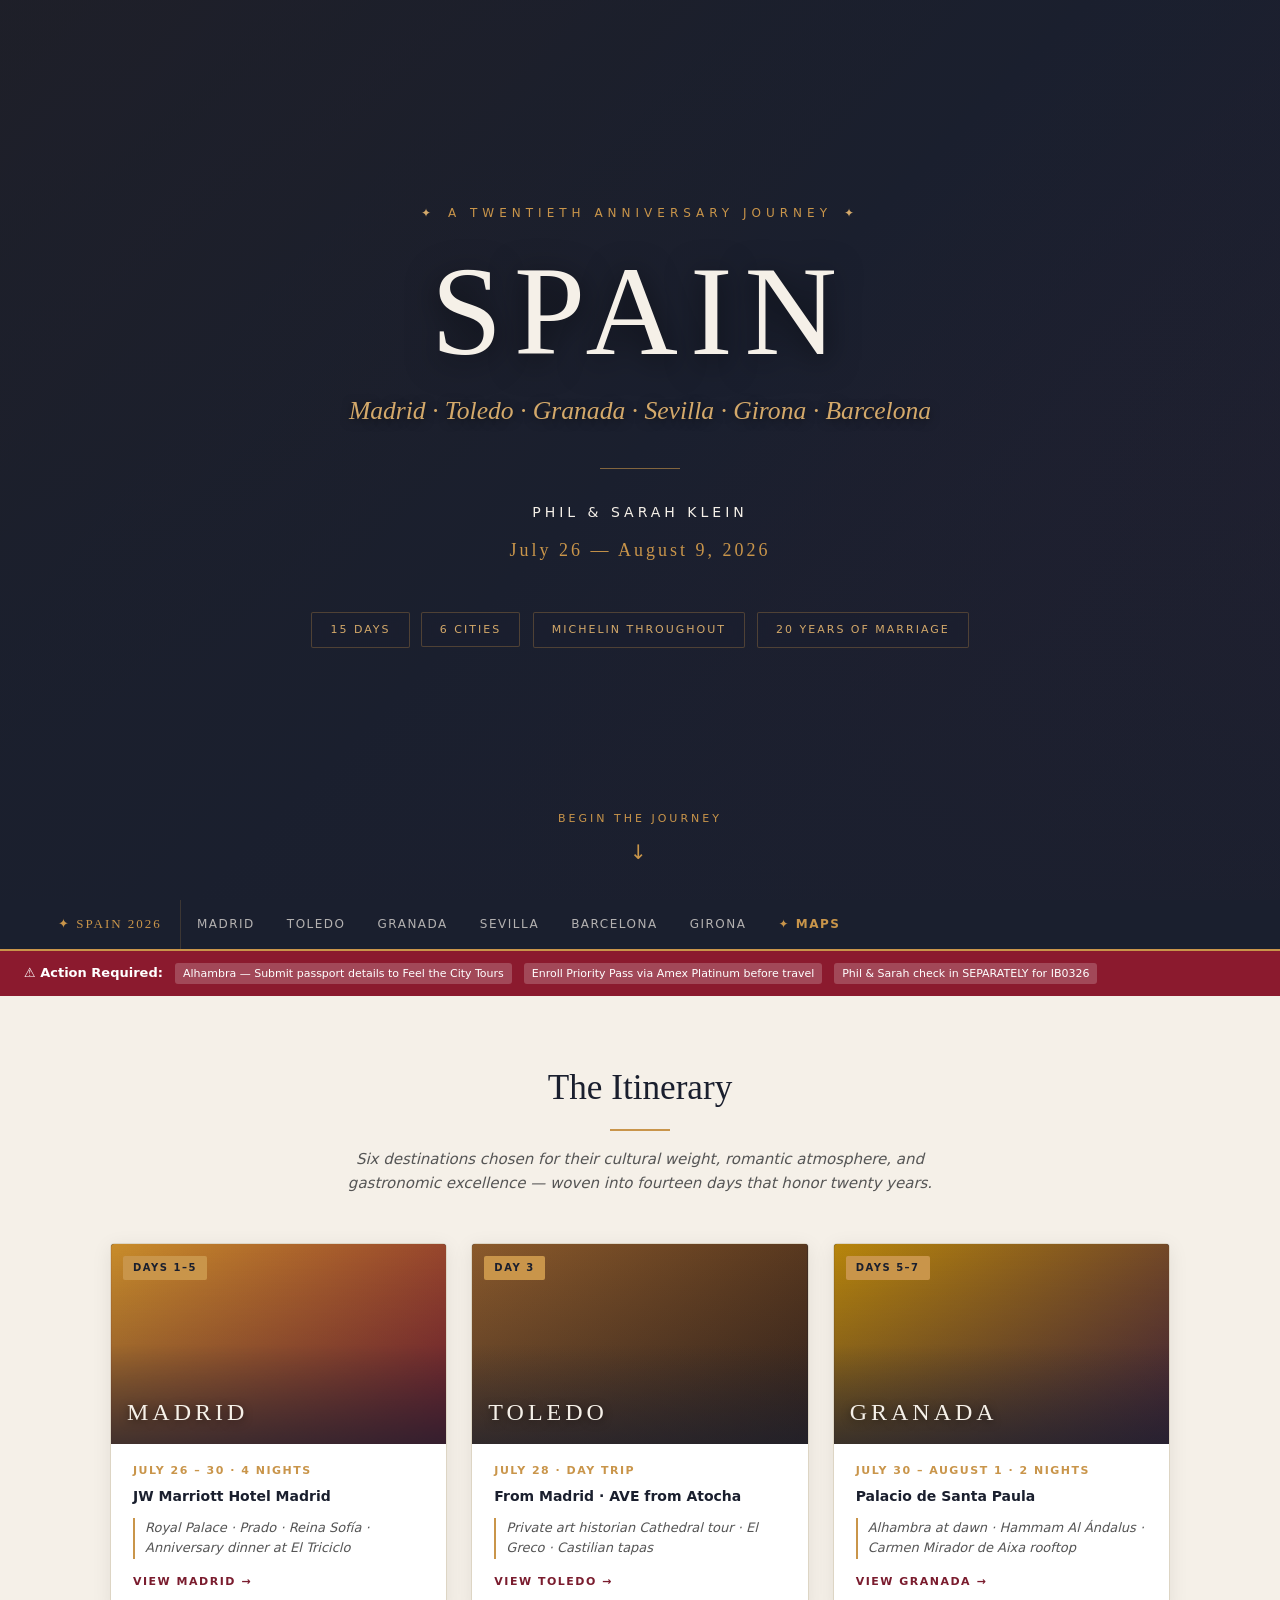
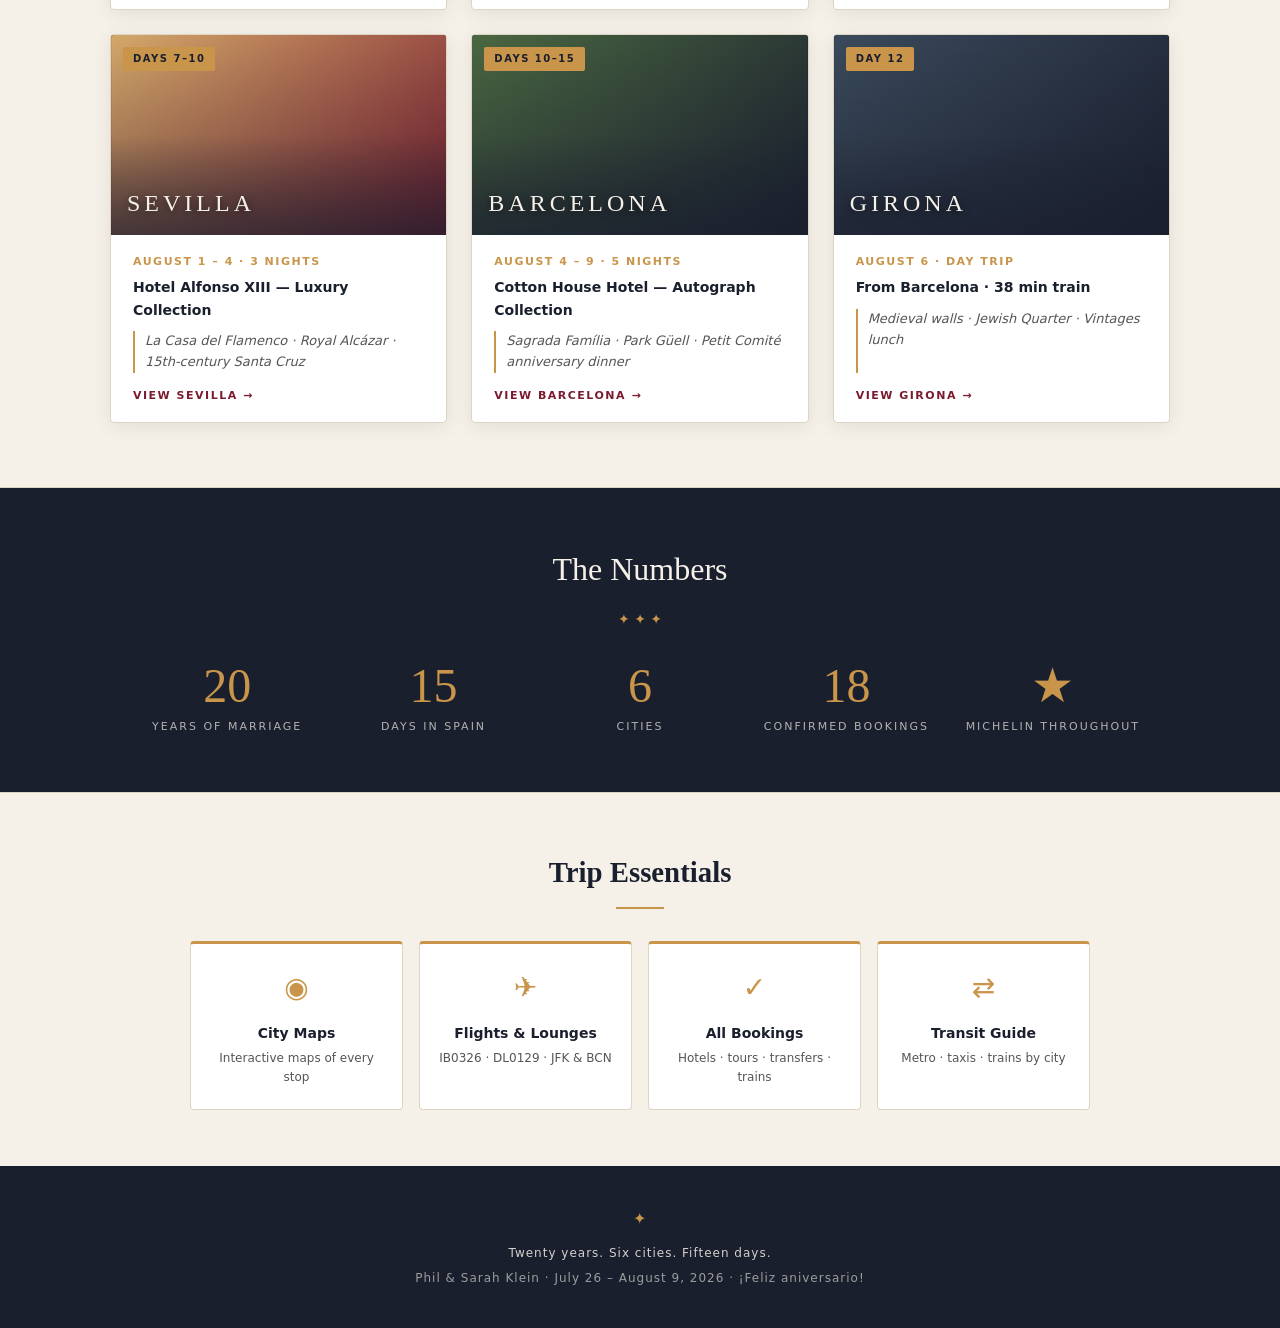
==== index.html @ 0fe9ccc5 "Add files via upload" ====
<!DOCTYPE html>
<html lang="en">
<head>
<meta charset="UTF-8">
<meta name="viewport" content="width=device-width, initial-scale=1.0">
<title>Spain — A Twentieth Anniversary Journey · Phil & Sarah Klein</title>
<link rel="stylesheet" href="styles.css">
<style>
  /* HOMEPAGE-SPECIFIC */
  body { background: var(--navy); }

  .hero {
    position: relative;
    min-height: 100vh;
    display: flex;
    align-items: center;
    justify-content: center;
    text-align: center;
    color: var(--cream);
    background:
      linear-gradient(180deg, rgba(26,31,46,0.55) 0%, rgba(26,31,46,0.65) 50%, rgba(26,31,46,0.9) 100%),
      url('https://images.unsplash.com/photo-1509840841025-9088ba78a826?auto=format&fit=crop&w=2400&q=80') center/cover no-repeat,
      linear-gradient(135deg, #2a1f1a 0%, #1a1f2e 50%, #3a2438 100%);
    background-attachment: fixed, fixed, scroll;
    overflow: hidden;
  }
  .hero::before {
    content: '';
    position: absolute;
    inset: 0;
    background: radial-gradient(ellipse at center, transparent 0%, rgba(26,31,46,0.4) 80%);
  }
  .hero-content {
    position: relative;
    z-index: 2;
    padding: 80px 24px;
    max-width: 900px;
  }
  .hero-eyebrow {
    font-size: 12px;
    letter-spacing: 5px;
    text-transform: uppercase;
    color: var(--gold);
    margin-bottom: 24px;
    font-weight: 500;
  }
  .hero-eyebrow::before, .hero-eyebrow::after {
    content: '✦';
    margin: 0 12px;
    color: var(--gold-light);
  }
  .hero h1 {
    font-family: Georgia, 'Times New Roman', serif;
    font-size: clamp(4rem, 14vw, 8rem);
    font-weight: 400;
    letter-spacing: 12px;
    text-transform: uppercase;
    margin-bottom: 16px;
    text-shadow: 0 6px 32px rgba(0,0,0,0.6);
    line-height: 1;
  }
  .hero-subtitle {
    font-family: Georgia, serif;
    font-size: clamp(1.1rem, 2.8vw, 1.6rem);
    color: var(--gold-light);
    font-style: italic;
    margin-bottom: 36px;
    text-shadow: 0 2px 10px rgba(0,0,0,0.5);
  }
  .hero-divider {
    width: 80px;
    height: 1px;
    background: var(--gold);
    margin: 0 auto 32px;
    opacity: 0.6;
  }
  .hero-names {
    font-size: 14px;
    letter-spacing: 4px;
    text-transform: uppercase;
    color: var(--cream);
    margin-bottom: 12px;
  }
  .hero-dates {
    font-family: Georgia, serif;
    font-size: 18px;
    letter-spacing: 3px;
    color: var(--gold);
    margin-bottom: 48px;
  }
  .hero-meta-pills {
    display: flex;
    flex-wrap: wrap;
    justify-content: center;
    gap: 12px;
    margin-bottom: 48px;
  }
  .hero-pill {
    background: rgba(26,31,46,0.5);
    border: 1px solid rgba(201,149,74,0.3);
    backdrop-filter: blur(6px);
    padding: 8px 18px;
    border-radius: 2px;
    font-size: 11px;
    letter-spacing: 2px;
    text-transform: uppercase;
    color: var(--gold-light);
  }
  .hero-scroll {
    position: absolute;
    bottom: 32px;
    left: 50%;
    transform: translateX(-50%);
    color: var(--gold);
    font-size: 11px;
    letter-spacing: 3px;
    text-transform: uppercase;
    animation: bounce 2s infinite;
    z-index: 2;
  }
  .hero-scroll::after {
    content: '↓';
    display: block;
    font-size: 20px;
    margin-top: 8px;
  }
  @keyframes bounce {
    0%, 100% { transform: translateX(-50%) translateY(0); }
    50% { transform: translateX(-50%) translateY(-6px); }
  }

  /* COUNTDOWN STRIP */
  .countdown-strip {
    background: var(--navy-light);
    color: var(--cream);
    padding: 24px;
    text-align: center;
    border-top: 1px solid var(--gold);
    border-bottom: 1px solid var(--gold);
  }
  .countdown-strip .label {
    font-size: 11px;
    letter-spacing: 3px;
    text-transform: uppercase;
    color: var(--gold);
    margin-bottom: 6px;
  }
  .countdown-strip .value {
    font-family: Georgia, serif;
    font-size: 24px;
    color: var(--cream);
  }

  /* CITY CARDS */
  .cities-section {
    background: var(--cream);
    padding: 64px 0;
  }
  .section-intro {
    text-align: center;
    max-width: 700px;
    margin: 0 auto 48px;
    padding: 0 20px;
  }
  .section-intro h2 {
    font-family: Georgia, serif;
    font-size: 2.2rem;
    color: var(--navy);
    font-weight: 400;
    margin-bottom: 12px;
  }
  .section-intro .ornament {
    width: 60px;
    height: 2px;
    background: var(--gold);
    margin: 0 auto 16px;
  }
  .section-intro p {
    color: var(--text-light);
    font-size: 15px;
    font-style: italic;
  }
  .cities-grid {
    max-width: 1100px;
    margin: 0 auto;
    padding: 0 20px;
    display: grid;
    grid-template-columns: repeat(auto-fit, minmax(280px, 1fr));
    gap: 24px;
  }
  .city-card {
    background: white;
    border-radius: 4px;
    overflow: hidden;
    text-decoration: none;
    color: inherit;
    box-shadow: 0 4px 20px rgba(0,0,0,0.08);
    transition: transform 0.25s, box-shadow 0.25s;
    display: flex;
    flex-direction: column;
    border: 1px solid var(--border);
  }
  .city-card:hover {
    transform: translateY(-4px);
    box-shadow: 0 12px 32px rgba(0,0,0,0.15);
  }
  .city-card-image {
    height: 200px;
    background-size: cover;
    background-position: center;
    background-color: var(--navy);
    position: relative;
  }
  .city-card-image::after {
    content: '';
    position: absolute;
    inset: 0;
    background: linear-gradient(180deg, transparent 50%, rgba(26,31,46,0.6) 100%);
  }
  .city-card-image .day-num {
    position: absolute;
    top: 12px;
    left: 12px;
    background: var(--gold);
    color: var(--navy);
    padding: 4px 10px;
    font-size: 10px;
    letter-spacing: 1.5px;
    text-transform: uppercase;
    font-weight: 700;
    z-index: 2;
    border-radius: 2px;
  }
  .city-card-image .city-name-overlay {
    position: absolute;
    bottom: 12px;
    left: 16px;
    z-index: 2;
    color: var(--cream);
    font-family: Georgia, serif;
    font-size: 1.5rem;
    letter-spacing: 4px;
    text-transform: uppercase;
    text-shadow: 0 2px 8px rgba(0,0,0,0.6);
  }
  .city-card-body { padding: 18px 22px; flex: 1; display: flex; flex-direction: column; }
  .city-card-dates {
    font-size: 11px;
    color: var(--gold);
    letter-spacing: 1.5px;
    text-transform: uppercase;
    font-weight: 600;
    margin-bottom: 6px;
  }
  .city-card-hotel {
    font-size: 14px;
    color: var(--navy);
    font-weight: 600;
    margin-bottom: 10px;
  }
  .city-card-highlight {
    font-size: 13px;
    color: var(--text-light);
    font-style: italic;
    border-left: 2px solid var(--gold);
    padding-left: 10px;
    margin-bottom: 14px;
    flex: 1;
  }
  .city-card-cta {
    color: var(--burgundy);
    font-size: 11px;
    letter-spacing: 1.5px;
    text-transform: uppercase;
    font-weight: 600;
    display: inline-flex;
    align-items: center;
    gap: 6px;
    margin-top: auto;
  }
  .city-card:hover .city-card-cta { color: var(--gold); }

  /* IMAGES */
  .city-img-madrid { background-image:
      linear-gradient(180deg, transparent 0%, rgba(26,31,46,0.3) 100%),
      url('https://images.unsplash.com/photo-1543783207-ec64e4d95325?auto=format&fit=crop&w=1200&q=80'),
      linear-gradient(135deg, #c98d2a, #7a1c2e); }
  .city-img-toledo { background-image:
      linear-gradient(180deg, transparent 0%, rgba(26,31,46,0.3) 100%),
      url('https://images.unsplash.com/photo-1509840841025-9088ba78a826?auto=format&fit=crop&w=1200&q=80'),
      linear-gradient(135deg, #8b5a2b, #3a2418); }
  .city-img-granada { background-image:
      linear-gradient(180deg, transparent 0%, rgba(26,31,46,0.3) 100%),
      url('https://images.unsplash.com/photo-1551634979-2b11f8c218da?auto=format&fit=crop&w=1200&q=80'),
      linear-gradient(135deg, #b8860b, #4a2438); }
  .city-img-sevilla { background-image:
      linear-gradient(180deg, transparent 0%, rgba(26,31,46,0.3) 100%),
      url('https://images.unsplash.com/photo-1559554498-7e985f9ab98a?auto=format&fit=crop&w=1200&q=80'),
      linear-gradient(135deg, #d4a96a, #7a1c2e); }
  .city-img-barcelona { background-image:
      linear-gradient(180deg, transparent 0%, rgba(26,31,46,0.3) 100%),
      url('https://images.unsplash.com/photo-1583422409516-2895a77efded?auto=format&fit=crop&w=1200&q=80'),
      linear-gradient(135deg, #4a6741, #1a1f2e); }
  .city-img-girona { background-image:
      linear-gradient(180deg, transparent 0%, rgba(26,31,46,0.3) 100%),
      url('https://images.unsplash.com/photo-1558642084-fd07fae5282e?auto=format&fit=crop&w=1200&q=80'),
      linear-gradient(135deg, #3a4a5c, #1a1f2e); }

  /* JOURNEY STATS */
  .journey-stats {
    background: var(--navy);
    color: var(--cream);
    padding: 56px 24px;
    text-align: center;
  }
  .stats-grid {
    max-width: 1000px;
    margin: 32px auto 0;
    display: grid;
    grid-template-columns: repeat(auto-fit, minmax(160px, 1fr));
    gap: 32px;
  }
  .stat .number {
    font-family: Georgia, serif;
    font-size: 3rem;
    color: var(--gold);
    line-height: 1;
    margin-bottom: 8px;
  }
  .stat .label {
    font-size: 11px;
    letter-spacing: 2px;
    text-transform: uppercase;
    color: rgba(245,240,232,0.7);
  }
  .journey-stats h2 {
    font-family: Georgia, serif;
    font-size: 2rem;
    font-weight: 400;
    color: var(--cream);
  }
  .journey-stats .ornament {
    color: var(--gold);
    font-size: 14px;
    margin: 12px 0 20px;
  }

  /* QUICK LINKS */
  .quick-links {
    background: var(--cream);
    padding: 56px 24px;
    text-align: center;
  }
  .quick-links h2 {
    font-family: Georgia, serif;
    font-size: 1.8rem;
    color: var(--navy);
    margin-bottom: 8px;
  }
  .quick-links .ornament {
    width: 48px;
    height: 2px;
    background: var(--gold);
    margin: 12px auto 32px;
  }
  .links-grid {
    max-width: 900px;
    margin: 0 auto;
    display: grid;
    grid-template-columns: repeat(auto-fit, minmax(200px, 1fr));
    gap: 16px;
  }
  .link-card {
    background: white;
    border: 1px solid var(--border);
    border-radius: 4px;
    padding: 22px 18px;
    text-decoration: none;
    color: var(--navy);
    text-align: center;
    transition: all 0.2s;
    border-top: 3px solid var(--gold);
  }
  .link-card:hover {
    transform: translateY(-2px);
    box-shadow: 0 8px 20px rgba(0,0,0,0.1);
  }
  .link-card .icon {
    font-size: 28px;
    color: var(--gold);
    margin-bottom: 12px;
  }
  .link-card .title {
    font-weight: 700;
    font-size: 14px;
    color: var(--navy);
    margin-bottom: 4px;
  }
  .link-card .sub {
    font-size: 12px;
    color: var(--text-light);
  }

  @media (max-width: 600px) {
    .hero { background-attachment: scroll, scroll, scroll; }
    .hero h1 { letter-spacing: 6px; }
    .stats-grid { gap: 20px; }
    .stat .number { font-size: 2.2rem; }
  }
</style>
</head>
<body>

<!-- HERO -->
<div class="hero">
  <div class="hero-content">
    <div class="hero-eyebrow">A Twentieth Anniversary Journey</div>
    <h1>Spain</h1>
    <div class="hero-subtitle">Madrid · Toledo · Granada · Sevilla · Girona · Barcelona</div>
    <div class="hero-divider"></div>
    <div class="hero-names">Phil &amp; Sarah Klein</div>
    <div class="hero-dates">July 26 — August 9, 2026</div>
    <div class="hero-meta-pills">
      <span class="hero-pill">15 Days</span>
      <span class="hero-pill">6 Cities</span>
      <span class="hero-pill">Michelin Throughout</span>
      <span class="hero-pill">20 Years of Marriage</span>
    </div>
  </div>
  <div class="hero-scroll">Begin the Journey</div>
</div>

<!-- NAV -->
<div class="nav-wrapper">
  <nav class="nav">
    <a href="index.html" class="brand">✦ Spain 2026</a>
    <a href="madrid.html">Madrid</a>
    <a href="toledo.html">Toledo</a>
    <a href="granada.html">Granada</a>
    <a href="sevilla.html">Sevilla</a>
    <a href="barcelona.html">Barcelona</a>
    <a href="girona.html">Girona</a>
    <a href="map.html" class="maps-link">✦ Maps</a>
  </nav>
</div>

<!-- ALERTS -->
<div class="alerts-bar">
  <strong>⚠ Action Required:</strong>
  <span class="alert-badge">Alhambra — Submit passport details to Feel the City Tours</span>
  <span class="alert-badge">Enroll Priority Pass via Amex Platinum before travel</span>
  <span class="alert-badge">Phil &amp; Sarah check in SEPARATELY for IB0326</span>
</div>

<!-- CITIES -->
<section class="cities-section">
  <div class="section-intro">
    <h2>The Itinerary</h2>
    <div class="ornament"></div>
    <p>Six destinations chosen for their cultural weight, romantic atmosphere, and gastronomic excellence — woven into fourteen days that honor twenty years.</p>
  </div>

  <div class="cities-grid">

    <a href="madrid.html" class="city-card">
      <div class="city-card-image city-img-madrid">
        <span class="day-num">Days 1–5</span>
        <span class="city-name-overlay">Madrid</span>
      </div>
      <div class="city-card-body">
        <div class="city-card-dates">July 26 – 30 · 4 Nights</div>
        <div class="city-card-hotel">JW Marriott Hotel Madrid</div>
        <div class="city-card-highlight">Royal Palace · Prado · Reina Sofía · Anniversary dinner at El Triciclo</div>
        <span class="city-card-cta">View Madrid →</span>
      </div>
    </a>

    <a href="toledo.html" class="city-card">
      <div class="city-card-image city-img-toledo">
        <span class="day-num">Day 3</span>
        <span class="city-name-overlay">Toledo</span>
      </div>
      <div class="city-card-body">
        <div class="city-card-dates">July 28 · Day Trip</div>
        <div class="city-card-hotel">From Madrid · AVE from Atocha</div>
        <div class="city-card-highlight">Private art historian Cathedral tour · El Greco · Castilian tapas</div>
        <span class="city-card-cta">View Toledo →</span>
      </div>
    </a>

    <a href="granada.html" class="city-card">
      <div class="city-card-image city-img-granada">
        <span class="day-num">Days 5–7</span>
        <span class="city-name-overlay">Granada</span>
      </div>
      <div class="city-card-body">
        <div class="city-card-dates">July 30 – August 1 · 2 Nights</div>
        <div class="city-card-hotel">Palacio de Santa Paula</div>
        <div class="city-card-highlight">Alhambra at dawn · Hammam Al Ándalus · Carmen Mirador de Aixa rooftop</div>
        <span class="city-card-cta">View Granada →</span>
      </div>
    </a>

    <a href="sevilla.html" class="city-card">
      <div class="city-card-image city-img-sevilla">
        <span class="day-num">Days 7–10</span>
        <span class="city-name-overlay">Sevilla</span>
      </div>
      <div class="city-card-body">
        <div class="city-card-dates">August 1 – 4 · 3 Nights</div>
        <div class="city-card-hotel">Hotel Alfonso XIII — Luxury Collection</div>
        <div class="city-card-highlight">La Casa del Flamenco · Royal Alcázar · 15th-century Santa Cruz</div>
        <span class="city-card-cta">View Sevilla →</span>
      </div>
    </a>

    <a href="barcelona.html" class="city-card">
      <div class="city-card-image city-img-barcelona">
        <span class="day-num">Days 10–15</span>
        <span class="city-name-overlay">Barcelona</span>
      </div>
      <div class="city-card-body">
        <div class="city-card-dates">August 4 – 9 · 5 Nights</div>
        <div class="city-card-hotel">Cotton House Hotel — Autograph Collection</div>
        <div class="city-card-highlight">Sagrada Família · Park Güell · Petit Comité anniversary dinner</div>
        <span class="city-card-cta">View Barcelona →</span>
      </div>
    </a>

    <a href="girona.html" class="city-card">
      <div class="city-card-image city-img-girona">
        <span class="day-num">Day 12</span>
        <span class="city-name-overlay">Girona</span>
      </div>
      <div class="city-card-body">
        <div class="city-card-dates">August 6 · Day Trip</div>
        <div class="city-card-hotel">From Barcelona · 38 min train</div>
        <div class="city-card-highlight">Medieval walls · Jewish Quarter · Vintages lunch</div>
        <span class="city-card-cta">View Girona →</span>
      </div>
    </a>

  </div>
</section>

<!-- JOURNEY STATS -->
<section class="journey-stats">
  <h2>The Numbers</h2>
  <div class="ornament">✦ ✦ ✦</div>
  <div class="stats-grid">
    <div class="stat">
      <div class="number">20</div>
      <div class="label">Years of Marriage</div>
    </div>
    <div class="stat">
      <div class="number">15</div>
      <div class="label">Days in Spain</div>
    </div>
    <div class="stat">
      <div class="number">6</div>
      <div class="label">Cities</div>
    </div>
    <div class="stat">
      <div class="number">18</div>
      <div class="label">Confirmed Bookings</div>
    </div>
    <div class="stat">
      <div class="number">★</div>
      <div class="label">Michelin Throughout</div>
    </div>
  </div>
</section>

<!-- QUICK LINKS -->
<section class="quick-links">
  <h2>Trip Essentials</h2>
  <div class="ornament"></div>
  <div class="links-grid">
    <a href="map.html" class="link-card">
      <div class="icon">◉</div>
      <div class="title">City Maps</div>
      <div class="sub">Interactive maps of every stop</div>
    </a>
    <a href="flights.html" class="link-card">
      <div class="icon">✈</div>
      <div class="title">Flights &amp; Lounges</div>
      <div class="sub">IB0326 · DL0129 · JFK &amp; BCN</div>
    </a>
    <a href="bookings.html" class="link-card">
      <div class="icon">✓</div>
      <div class="title">All Bookings</div>
      <div class="sub">Hotels · tours · transfers · trains</div>
    </a>
    <a href="map.html" class="link-card">
      <div class="icon">⇄</div>
      <div class="title">Transit Guide</div>
      <div class="sub">Metro · taxis · trains by city</div>
    </a>
  </div>
</section>

<!-- FOOTER -->
<footer class="footer">
  <div class="ornament">✦</div>
  <div class="footer-line">Twenty years. Six cities. Fifteen days.</div>
  <div>Phil &amp; Sarah Klein · July 26 – August 9, 2026 · ¡Feliz aniversario!</div>
</footer>

<script>
  // Subtle scroll fade for hero scroll prompt
  window.addEventListener('scroll', () => {
    const scroll = document.querySelector('.hero-scroll');
    if (scroll) scroll.style.opacity = Math.max(0, 1 - window.scrollY / 200);
  });
</script>

</body>
</html>
---- styles.css ----
/* ============================================================
   SHARED STYLES — Spain Anniversary Journey
   ============================================================ */
:root {
  --navy: #1a1f2e;
  --navy-light: #252c3f;
  --cream: #f5f0e8;
  --cream-dark: #ede7d8;
  --gold: #c9954a;
  --gold-light: #d4a96a;
  --burgundy: #7a1c2e;
  --burgundy-light: #9b2437;
  --olive: #4a6741;
  --slate: #3a4a5c;
  --alert-red: #8b1a2e;
  --alert-bg: #fdf0ef;
  --confirmed-green: #2e6b3a;
  --confirmed-bg: #f0f7f0;
  --text: #2a2a2a;
  --text-light: #555;
  --border: #ddd5c4;
}

* { box-sizing: border-box; margin: 0; padding: 0; }

body {
  font-family: -apple-system, BlinkMacSystemFont, 'Segoe UI', system-ui, sans-serif;
  background: var(--cream);
  color: var(--text);
  line-height: 1.6;
  font-size: 15px;
}

img { max-width: 100%; display: block; }
a { color: var(--burgundy); }

/* ============================================================
   STICKY NAV — appears on all pages
   ============================================================ */
.nav-wrapper {
  background: var(--navy);
  position: sticky;
  top: 0;
  z-index: 100;
  border-bottom: 2px solid var(--gold);
}
.nav {
  display: flex;
  overflow-x: auto;
  scrollbar-width: none;
  max-width: 1200px;
  margin: 0 auto;
  align-items: center;
}
.nav::-webkit-scrollbar { display: none; }
.nav .brand {
  color: var(--gold);
  font-family: Georgia, serif;
  font-size: 13px;
  letter-spacing: 2px;
  text-transform: uppercase;
  padding: 14px 18px;
  white-space: nowrap;
  border-right: 1px solid rgba(201,149,74,0.2);
  text-decoration: none;
}
.nav a {
  color: rgba(245,240,232,0.7);
  text-decoration: none;
  padding: 14px 16px;
  font-size: 12px;
  letter-spacing: 1.5px;
  text-transform: uppercase;
  white-space: nowrap;
  transition: color 0.2s, background 0.2s;
  border-bottom: 2px solid transparent;
  margin-bottom: -2px;
}
.nav a:hover, .nav a.active {
  color: var(--gold);
  border-bottom-color: var(--gold);
  background: rgba(201,149,74,0.08);
}
.nav a.maps-link {
  color: var(--gold);
  font-weight: 600;
}

/* ============================================================
   CITY HERO — full-bleed image with overlay
   ============================================================ */
.city-hero {
  position: relative;
  min-height: 60vh;
  display: flex;
  align-items: flex-end;
  justify-content: center;
  background-size: cover;
  background-position: center;
  background-color: var(--navy);
  color: var(--cream);
  text-align: center;
  overflow: hidden;
}
.city-hero::before {
  content: '';
  position: absolute;
  inset: 0;
  background: linear-gradient(180deg, rgba(26,31,46,0.35) 0%, rgba(26,31,46,0.55) 60%, rgba(26,31,46,0.95) 100%);
}
.city-hero-content {
  position: relative;
  z-index: 2;
  padding: 80px 24px 56px;
  max-width: 800px;
}
.city-hero-eyebrow {
  font-size: 11px;
  letter-spacing: 4px;
  text-transform: uppercase;
  color: var(--gold);
  margin-bottom: 16px;
  font-weight: 500;
}
.city-hero h1 {
  font-family: Georgia, 'Times New Roman', serif;
  font-size: clamp(3rem, 9vw, 6rem);
  font-weight: 400;
  letter-spacing: 6px;
  text-transform: uppercase;
  margin-bottom: 12px;
  text-shadow: 0 4px 24px rgba(0,0,0,0.5);
}
.city-hero-subtitle {
  font-family: Georgia, serif;
  font-size: clamp(1rem, 2.5vw, 1.3rem);
  color: var(--gold-light);
  font-style: italic;
  margin-bottom: 24px;
}
.city-hero-meta {
  display: inline-flex;
  flex-wrap: wrap;
  justify-content: center;
  gap: 8px 24px;
  padding: 14px 28px;
  border: 1px solid rgba(201,149,74,0.4);
  border-radius: 2px;
  font-size: 12px;
  letter-spacing: 2px;
  text-transform: uppercase;
  color: var(--gold-light);
  background: rgba(26,31,46,0.4);
  backdrop-filter: blur(6px);
}
.city-hero-meta span { display: flex; align-items: center; gap: 6px; }
.city-hero-meta .dot { color: var(--gold); }

/* ============================================================
   ALERTS BAR
   ============================================================ */
.alerts-bar {
  background: var(--alert-red);
  color: white;
  padding: 12px 24px;
  display: flex;
  align-items: center;
  gap: 12px;
  font-size: 13px;
  flex-wrap: wrap;
}
.alerts-bar strong { font-weight: 700; }
.alert-badge {
  background: rgba(255,255,255,0.2);
  border-radius: 3px;
  padding: 2px 8px;
  font-size: 11px;
  white-space: nowrap;
}

/* ============================================================
   CONTAINER & SECTIONS
   ============================================================ */
.container {
  max-width: 1000px;
  margin: 0 auto;
  padding: 0 20px;
}
section {
  padding: 56px 0;
  border-bottom: 1px solid var(--border);
}
section:last-of-type { border-bottom: none; }

.section-title {
  font-family: Georgia, serif;
  font-size: 1.7rem;
  color: var(--navy);
  margin-bottom: 8px;
  font-weight: 400;
}
.section-divider {
  width: 48px;
  height: 3px;
  background: var(--gold);
  margin-bottom: 28px;
}

/* ============================================================
   DAY BLOCKS / ACTIVITY CARDS
   ============================================================ */
.day { margin-bottom: 40px; }
.day-header {
  background: var(--cream-dark);
  border-left: 4px solid var(--gold);
  padding: 14px 18px;
  margin-bottom: 16px;
  border-radius: 0 4px 4px 0;
}
.day-header h3 {
  font-family: Georgia, serif;
  font-size: 1.15rem;
  color: var(--navy);
  font-weight: 600;
}
.day-header .budget {
  font-size: 12px;
  color: var(--text-light);
  margin-top: 2px;
}

.activity {
  background: white;
  border: 1px solid var(--border);
  border-radius: 4px;
  padding: 16px 20px;
  margin-bottom: 12px;
}
.activity.confirmed {
  border-left: 4px solid var(--confirmed-green);
  background: var(--confirmed-bg);
}
.activity.alert {
  border-left: 4px solid var(--alert-red);
  background: var(--alert-bg);
}
.activity.anniversary {
  border-left: 4px solid var(--gold);
  background: #fdf9f0;
}
.activity.dining {
  border-left: 4px solid var(--burgundy);
}
.activity.transit-info {
  border-left: 4px solid var(--slate);
  background: #f8f9fa;
}

.activity-tag {
  font-size: 10px;
  letter-spacing: 1.5px;
  text-transform: uppercase;
  font-weight: 700;
  margin-bottom: 6px;
  display: inline-block;
  padding: 2px 8px;
  border-radius: 2px;
}
.tag-confirmed { background: var(--confirmed-green); color: white; }
.tag-alert { background: var(--alert-red); color: white; }
.tag-anniversary { background: var(--gold); color: white; }
.tag-dining { background: var(--burgundy); color: white; }
.tag-info { background: var(--slate); color: white; }
.tag-michelin { background: var(--navy); color: var(--gold); }

.activity h4 {
  font-size: 1rem;
  font-weight: 600;
  color: var(--navy);
  margin-bottom: 4px;
}
.activity .meta {
  font-size: 12px;
  color: var(--text-light);
  margin-bottom: 8px;
  display: flex;
  flex-wrap: wrap;
  gap: 4px 14px;
}
.activity p { font-size: 14px; color: var(--text); line-height: 1.6; }
.activity .action {
  margin-top: 10px;
  padding: 8px 12px;
  background: var(--alert-bg);
  border: 1px solid #f5c6c6;
  border-radius: 3px;
  font-size: 13px;
  color: var(--alert-red);
  font-weight: 500;
}

.michelin {
  color: var(--gold);
  font-size: 12px;
  font-weight: 600;
  margin-bottom: 4px;
}

.booking-ref {
  display: inline-block;
  background: var(--navy);
  color: var(--gold);
  font-family: 'Courier New', monospace;
  font-size: 12px;
  padding: 2px 8px;
  border-radius: 3px;
  margin-top: 6px;
}

/* ============================================================
   ANNIVERSARY MOMENT
   ============================================================ */
.anniversary-moment {
  background: linear-gradient(135deg, #fdf9f0 0%, #fef6e4 100%);
  border: 1px solid rgba(201,149,74,0.4);
  border-radius: 4px;
  padding: 22px 26px;
  margin: 24px 0;
  position: relative;
}
.anniversary-moment::before {
  content: '✦';
  position: absolute;
  top: -12px;
  left: 26px;
  background: var(--gold);
  color: white;
  width: 24px;
  height: 24px;
  border-radius: 50%;
  display: flex;
  align-items: center;
  justify-content: center;
  font-size: 12px;
}
.anniversary-moment p {
  font-style: italic;
  color: var(--burgundy);
  font-size: 14px;
  line-height: 1.7;
}

/* ============================================================
   QUICK INFO STRIP — pulled out facts at top of city pages
   ============================================================ */
.quick-info {
  background: white;
  border: 1px solid var(--border);
  border-radius: 4px;
  padding: 24px 28px;
  margin: -40px auto 28px;
  max-width: 960px;
  position: relative;
  z-index: 3;
  box-shadow: 0 8px 24px rgba(0,0,0,0.08);
  display: grid;
  grid-template-columns: repeat(auto-fit, minmax(180px, 1fr));
  gap: 18px;
}
.quick-info-item .label {
  font-size: 10px;
  letter-spacing: 1.5px;
  text-transform: uppercase;
  color: var(--gold);
  font-weight: 700;
  margin-bottom: 4px;
}
.quick-info-item .value {
  font-size: 14px;
  color: var(--navy);
  font-weight: 600;
}
.quick-info-item .sub {
  font-size: 12px;
  color: var(--text-light);
  margin-top: 2px;
}

/* ============================================================
   DINING CARDS
   ============================================================ */
.dining-grid {
  display: grid;
  grid-template-columns: repeat(auto-fill, minmax(280px, 1fr));
  gap: 16px;
}
.dining-card {
  background: white;
  border: 1px solid var(--border);
  border-radius: 4px;
  padding: 18px;
  border-top: 3px solid var(--burgundy);
}
.dining-card .restaurant-name {
  font-weight: 700;
  font-size: 1rem;
  color: var(--navy);
  margin-bottom: 4px;
}
.dining-card .restaurant-meta {
  font-size: 12px;
  color: var(--text-light);
  margin-bottom: 8px;
}
.dining-card .restaurant-note {
  font-size: 12px;
  color: var(--text);
  background: var(--cream);
  padding: 6px 10px;
  border-radius: 3px;
  margin-top: 8px;
}
.dining-card .restaurant-note.confirmed-note {
  background: var(--confirmed-bg);
  color: var(--confirmed-green);
  font-weight: 600;
}

/* ============================================================
   TRANSIT ROWS
   ============================================================ */
.transit-city {
  background: white;
  border: 1px solid var(--border);
  border-radius: 4px;
  margin-bottom: 20px;
  overflow: hidden;
}
.transit-city-header {
  background: var(--slate);
  color: var(--cream);
  padding: 12px 20px;
  font-size: 12px;
  letter-spacing: 2px;
  text-transform: uppercase;
  font-weight: 600;
}
.transit-row {
  display: grid;
  grid-template-columns: 160px 1fr;
  border-bottom: 1px solid var(--border);
  font-size: 13px;
}
.transit-row:last-child { border-bottom: none; }
.transit-label {
  background: var(--cream);
  padding: 10px 16px;
  font-weight: 600;
  font-size: 12px;
  color: var(--text-light);
  border-right: 1px solid var(--border);
}
.transit-value {
  padding: 10px 16px;
  color: var(--text);
}

/* ============================================================
   BACK TO TOP
   ============================================================ */
.back-to-top {
  position: fixed;
  bottom: 24px;
  right: 24px;
  background: var(--navy);
  color: var(--gold);
  border: none;
  border-radius: 50%;
  width: 44px;
  height: 44px;
  font-size: 18px;
  cursor: pointer;
  box-shadow: 0 4px 12px rgba(0,0,0,0.3);
  display: flex;
  align-items: center;
  justify-content: center;
  text-decoration: none;
  opacity: 0;
  transition: opacity 0.3s;
  z-index: 50;
}
.back-to-top.visible { opacity: 1; }

/* ============================================================
   FOOTER
   ============================================================ */
.footer {
  background: var(--navy);
  color: rgba(245,240,232,0.6);
  text-align: center;
  padding: 40px 24px;
  font-size: 12px;
  letter-spacing: 1px;
}
.footer .ornament {
  color: var(--gold);
  font-family: Georgia, serif;
  font-size: 16px;
  margin-bottom: 12px;
}
.footer-line {
  color: rgba(245,240,232,0.85);
  margin-bottom: 6px;
}

/* ============================================================
   MAP LINK CTA
   ============================================================ */
.map-cta {
  background: var(--navy);
  color: var(--cream);
  border-radius: 4px;
  padding: 20px 24px;
  display: flex;
  align-items: center;
  justify-content: space-between;
  gap: 16px;
  margin: 28px 0;
  border-left: 3px solid var(--gold);
  flex-wrap: wrap;
}
.map-cta .text { flex: 1; min-width: 200px; }
.map-cta .text-title {
  font-family: Georgia, serif;
  font-size: 1.05rem;
  color: var(--gold);
  margin-bottom: 4px;
}
.map-cta .text-sub {
  font-size: 13px;
  color: rgba(245,240,232,0.75);
}
.map-cta a {
  background: var(--gold);
  color: var(--navy);
  padding: 10px 20px;
  border-radius: 3px;
  text-decoration: none;
  font-size: 12px;
  letter-spacing: 1.5px;
  text-transform: uppercase;
  font-weight: 600;
  transition: background 0.2s;
}
.map-cta a:hover { background: var(--gold-light); }

/* ============================================================
   RESPONSIVE
   ============================================================ */
@media (max-width: 600px) {
  .quick-info { margin: -24px 16px 20px; padding: 18px 20px; }
  .transit-row { grid-template-columns: 1fr; }
  .transit-label { border-right: none; border-bottom: 1px solid var(--border); }
  .city-hero-content { padding: 60px 18px 40px; }
}
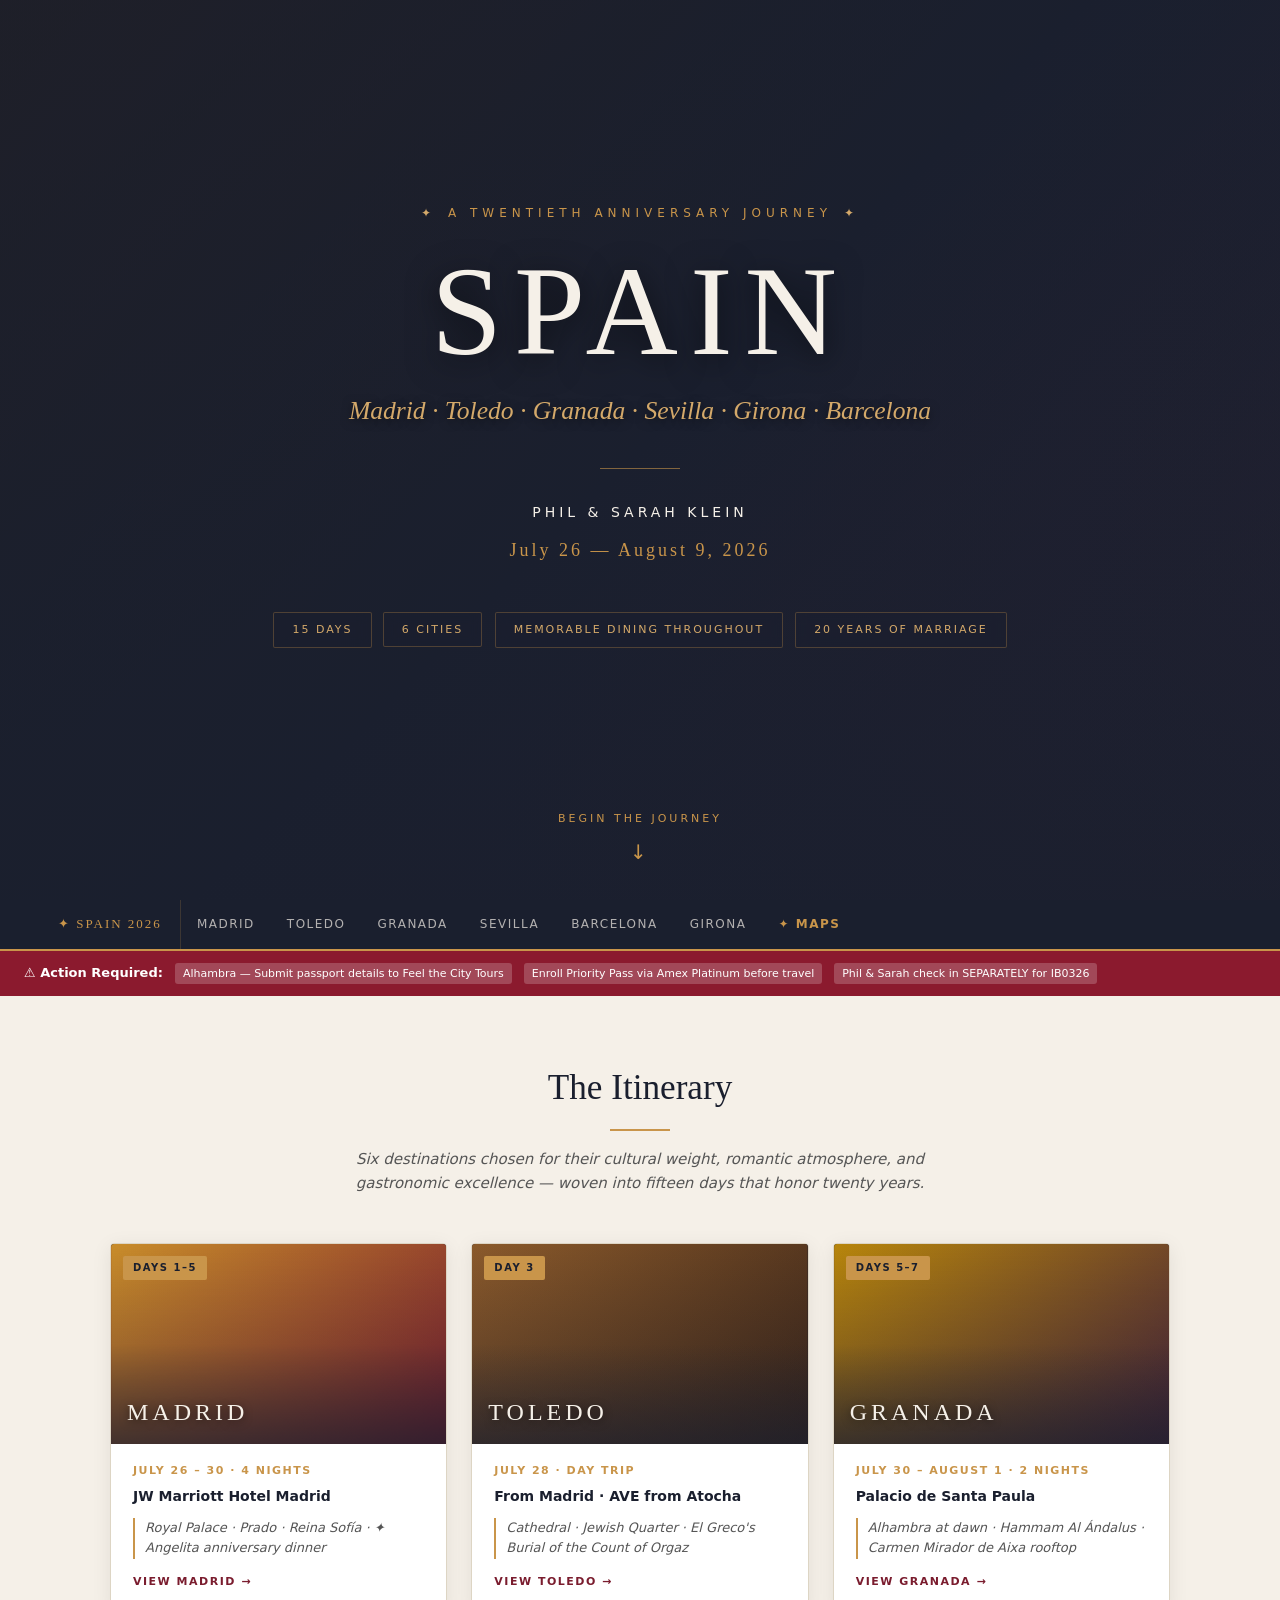
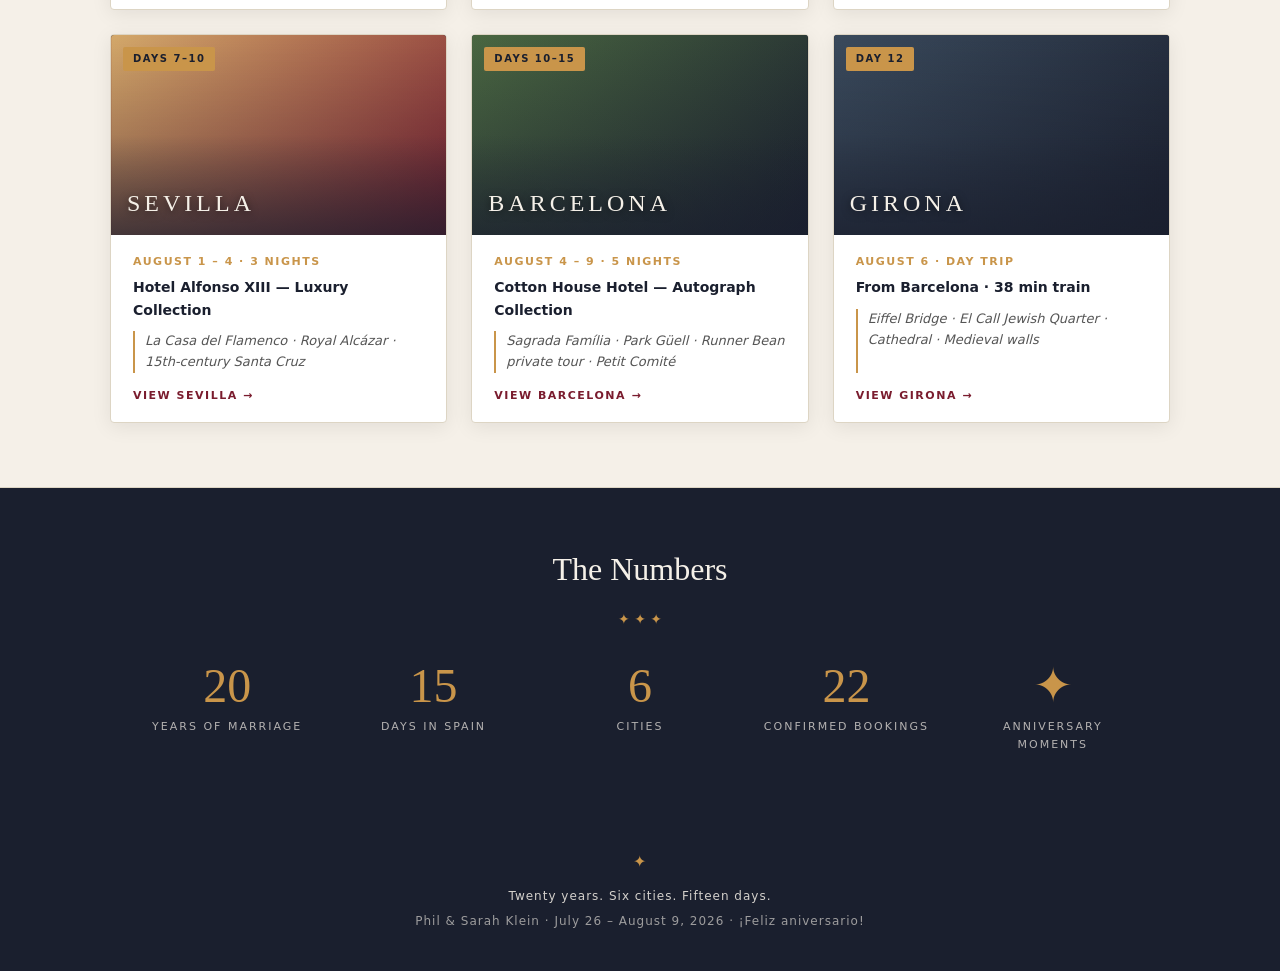
==== commit 65a2258f: "Add files via upload" ====
--- a/index.html
+++ b/index.html
@@ -6,17 +6,8 @@
 <title>Spain — A Twentieth Anniversary Journey · Phil & Sarah Klein</title>
 <link rel="stylesheet" href="styles.css">
 <style>
-  /* HOMEPAGE-SPECIFIC */
   body { background: var(--navy); }
-
-  .hero {
-    position: relative;
-    min-height: 100vh;
-    display: flex;
-    align-items: center;
-    justify-content: center;
-    text-align: center;
-    color: var(--cream);
+  .hero { position: relative; min-height: 100vh; display: flex; align-items: center; justify-content: center; text-align: center; color: var(--cream);
     background:
       linear-gradient(180deg, rgba(26,31,46,0.55) 0%, rgba(26,31,46,0.65) 50%, rgba(26,31,46,0.9) 100%),
       url('https://images.unsplash.com/photo-1509840841025-9088ba78a826?auto=format&fit=crop&w=2400&q=80') center/cover no-repeat,
@@ -24,394 +15,59 @@
     background-attachment: fixed, fixed, scroll;
     overflow: hidden;
   }
-  .hero::before {
-    content: '';
-    position: absolute;
-    inset: 0;
-    background: radial-gradient(ellipse at center, transparent 0%, rgba(26,31,46,0.4) 80%);
-  }
-  .hero-content {
-    position: relative;
-    z-index: 2;
-    padding: 80px 24px;
-    max-width: 900px;
-  }
-  .hero-eyebrow {
-    font-size: 12px;
-    letter-spacing: 5px;
-    text-transform: uppercase;
-    color: var(--gold);
-    margin-bottom: 24px;
-    font-weight: 500;
-  }
-  .hero-eyebrow::before, .hero-eyebrow::after {
-    content: '✦';
-    margin: 0 12px;
-    color: var(--gold-light);
-  }
-  .hero h1 {
-    font-family: Georgia, 'Times New Roman', serif;
-    font-size: clamp(4rem, 14vw, 8rem);
-    font-weight: 400;
-    letter-spacing: 12px;
-    text-transform: uppercase;
-    margin-bottom: 16px;
-    text-shadow: 0 6px 32px rgba(0,0,0,0.6);
-    line-height: 1;
-  }
-  .hero-subtitle {
-    font-family: Georgia, serif;
-    font-size: clamp(1.1rem, 2.8vw, 1.6rem);
-    color: var(--gold-light);
-    font-style: italic;
-    margin-bottom: 36px;
-    text-shadow: 0 2px 10px rgba(0,0,0,0.5);
-  }
-  .hero-divider {
-    width: 80px;
-    height: 1px;
-    background: var(--gold);
-    margin: 0 auto 32px;
-    opacity: 0.6;
-  }
-  .hero-names {
-    font-size: 14px;
-    letter-spacing: 4px;
-    text-transform: uppercase;
-    color: var(--cream);
-    margin-bottom: 12px;
-  }
-  .hero-dates {
-    font-family: Georgia, serif;
-    font-size: 18px;
-    letter-spacing: 3px;
-    color: var(--gold);
-    margin-bottom: 48px;
-  }
-  .hero-meta-pills {
-    display: flex;
-    flex-wrap: wrap;
-    justify-content: center;
-    gap: 12px;
-    margin-bottom: 48px;
-  }
-  .hero-pill {
-    background: rgba(26,31,46,0.5);
-    border: 1px solid rgba(201,149,74,0.3);
-    backdrop-filter: blur(6px);
-    padding: 8px 18px;
-    border-radius: 2px;
-    font-size: 11px;
-    letter-spacing: 2px;
-    text-transform: uppercase;
-    color: var(--gold-light);
-  }
-  .hero-scroll {
-    position: absolute;
-    bottom: 32px;
-    left: 50%;
-    transform: translateX(-50%);
-    color: var(--gold);
-    font-size: 11px;
-    letter-spacing: 3px;
-    text-transform: uppercase;
-    animation: bounce 2s infinite;
-    z-index: 2;
-  }
-  .hero-scroll::after {
-    content: '↓';
-    display: block;
-    font-size: 20px;
-    margin-top: 8px;
-  }
-  @keyframes bounce {
-    0%, 100% { transform: translateX(-50%) translateY(0); }
-    50% { transform: translateX(-50%) translateY(-6px); }
-  }
-
-  /* COUNTDOWN STRIP */
-  .countdown-strip {
-    background: var(--navy-light);
-    color: var(--cream);
-    padding: 24px;
-    text-align: center;
-    border-top: 1px solid var(--gold);
-    border-bottom: 1px solid var(--gold);
-  }
-  .countdown-strip .label {
-    font-size: 11px;
-    letter-spacing: 3px;
-    text-transform: uppercase;
-    color: var(--gold);
-    margin-bottom: 6px;
-  }
-  .countdown-strip .value {
-    font-family: Georgia, serif;
-    font-size: 24px;
-    color: var(--cream);
-  }
-
-  /* CITY CARDS */
-  .cities-section {
-    background: var(--cream);
-    padding: 64px 0;
-  }
-  .section-intro {
-    text-align: center;
-    max-width: 700px;
-    margin: 0 auto 48px;
-    padding: 0 20px;
-  }
-  .section-intro h2 {
-    font-family: Georgia, serif;
-    font-size: 2.2rem;
-    color: var(--navy);
-    font-weight: 400;
-    margin-bottom: 12px;
-  }
-  .section-intro .ornament {
-    width: 60px;
-    height: 2px;
-    background: var(--gold);
-    margin: 0 auto 16px;
-  }
-  .section-intro p {
-    color: var(--text-light);
-    font-size: 15px;
-    font-style: italic;
-  }
-  .cities-grid {
-    max-width: 1100px;
-    margin: 0 auto;
-    padding: 0 20px;
-    display: grid;
-    grid-template-columns: repeat(auto-fit, minmax(280px, 1fr));
-    gap: 24px;
-  }
-  .city-card {
-    background: white;
-    border-radius: 4px;
-    overflow: hidden;
-    text-decoration: none;
-    color: inherit;
-    box-shadow: 0 4px 20px rgba(0,0,0,0.08);
-    transition: transform 0.25s, box-shadow 0.25s;
-    display: flex;
-    flex-direction: column;
-    border: 1px solid var(--border);
-  }
-  .city-card:hover {
-    transform: translateY(-4px);
-    box-shadow: 0 12px 32px rgba(0,0,0,0.15);
-  }
-  .city-card-image {
-    height: 200px;
-    background-size: cover;
-    background-position: center;
-    background-color: var(--navy);
-    position: relative;
-  }
-  .city-card-image::after {
-    content: '';
-    position: absolute;
-    inset: 0;
-    background: linear-gradient(180deg, transparent 50%, rgba(26,31,46,0.6) 100%);
-  }
-  .city-card-image .day-num {
-    position: absolute;
-    top: 12px;
-    left: 12px;
-    background: var(--gold);
-    color: var(--navy);
-    padding: 4px 10px;
-    font-size: 10px;
-    letter-spacing: 1.5px;
-    text-transform: uppercase;
-    font-weight: 700;
-    z-index: 2;
-    border-radius: 2px;
-  }
-  .city-card-image .city-name-overlay {
-    position: absolute;
-    bottom: 12px;
-    left: 16px;
-    z-index: 2;
-    color: var(--cream);
-    font-family: Georgia, serif;
-    font-size: 1.5rem;
-    letter-spacing: 4px;
-    text-transform: uppercase;
-    text-shadow: 0 2px 8px rgba(0,0,0,0.6);
-  }
+  .hero::before { content: ''; position: absolute; inset: 0; background: radial-gradient(ellipse at center, transparent 0%, rgba(26,31,46,0.4) 80%); }
+  .hero-content { position: relative; z-index: 2; padding: 80px 24px; max-width: 900px; }
+  .hero-eyebrow { font-size: 12px; letter-spacing: 5px; text-transform: uppercase; color: var(--gold); margin-bottom: 24px; font-weight: 500; }
+  .hero-eyebrow::before, .hero-eyebrow::after { content: '✦'; margin: 0 12px; color: var(--gold-light); }
+  .hero h1 { font-family: Georgia, serif; font-size: clamp(4rem, 14vw, 8rem); font-weight: 400; letter-spacing: 12px; text-transform: uppercase; margin-bottom: 16px; text-shadow: 0 6px 32px rgba(0,0,0,0.6); line-height: 1; }
+  .hero-subtitle { font-family: Georgia, serif; font-size: clamp(1.1rem, 2.8vw, 1.6rem); color: var(--gold-light); font-style: italic; margin-bottom: 36px; text-shadow: 0 2px 10px rgba(0,0,0,0.5); }
+  .hero-divider { width: 80px; height: 1px; background: var(--gold); margin: 0 auto 32px; opacity: 0.6; }
+  .hero-names { font-size: 14px; letter-spacing: 4px; text-transform: uppercase; color: var(--cream); margin-bottom: 12px; }
+  .hero-dates { font-family: Georgia, serif; font-size: 18px; letter-spacing: 3px; color: var(--gold); margin-bottom: 48px; }
+  .hero-meta-pills { display: flex; flex-wrap: wrap; justify-content: center; gap: 12px; margin-bottom: 48px; }
+  .hero-pill { background: rgba(26,31,46,0.5); border: 1px solid rgba(201,149,74,0.3); backdrop-filter: blur(6px); padding: 8px 18px; border-radius: 2px; font-size: 11px; letter-spacing: 2px; text-transform: uppercase; color: var(--gold-light); }
+  .hero-scroll { position: absolute; bottom: 32px; left: 50%; transform: translateX(-50%); color: var(--gold); font-size: 11px; letter-spacing: 3px; text-transform: uppercase; animation: bounce 2s infinite; z-index: 2; }
+  .hero-scroll::after { content: '↓'; display: block; font-size: 20px; margin-top: 8px; }
+  @keyframes bounce { 0%, 100% { transform: translateX(-50%) translateY(0); } 50% { transform: translateX(-50%) translateY(-6px); } }
+
+  .cities-section { background: var(--cream); padding: 64px 0; }
+  .section-intro { text-align: center; max-width: 700px; margin: 0 auto 48px; padding: 0 20px; }
+  .section-intro h2 { font-family: Georgia, serif; font-size: 2.2rem; color: var(--navy); font-weight: 400; margin-bottom: 12px; }
+  .section-intro .ornament { width: 60px; height: 2px; background: var(--gold); margin: 0 auto 16px; }
+  .section-intro p { color: var(--text-light); font-size: 15px; font-style: italic; }
+  .cities-grid { max-width: 1100px; margin: 0 auto; padding: 0 20px; display: grid; grid-template-columns: repeat(auto-fit, minmax(280px, 1fr)); gap: 24px; }
+  .city-card { background: white; border-radius: 4px; overflow: hidden; text-decoration: none; color: inherit; box-shadow: 0 4px 20px rgba(0,0,0,0.08); transition: transform 0.25s, box-shadow 0.25s; display: flex; flex-direction: column; border: 1px solid var(--border); }
+  .city-card:hover { transform: translateY(-4px); box-shadow: 0 12px 32px rgba(0,0,0,0.15); }
+  .city-card-image { height: 200px; background-size: cover; background-position: center; background-color: var(--navy); position: relative; }
+  .city-card-image::after { content: ''; position: absolute; inset: 0; background: linear-gradient(180deg, transparent 50%, rgba(26,31,46,0.6) 100%); }
+  .city-card-image .day-num { position: absolute; top: 12px; left: 12px; background: var(--gold); color: var(--navy); padding: 4px 10px; font-size: 10px; letter-spacing: 1.5px; text-transform: uppercase; font-weight: 700; z-index: 2; border-radius: 2px; }
+  .city-card-image .city-name-overlay { position: absolute; bottom: 12px; left: 16px; z-index: 2; color: var(--cream); font-family: Georgia, serif; font-size: 1.5rem; letter-spacing: 4px; text-transform: uppercase; text-shadow: 0 2px 8px rgba(0,0,0,0.6); }
   .city-card-body { padding: 18px 22px; flex: 1; display: flex; flex-direction: column; }
-  .city-card-dates {
-    font-size: 11px;
-    color: var(--gold);
-    letter-spacing: 1.5px;
-    text-transform: uppercase;
-    font-weight: 600;
-    margin-bottom: 6px;
-  }
-  .city-card-hotel {
-    font-size: 14px;
-    color: var(--navy);
-    font-weight: 600;
-    margin-bottom: 10px;
-  }
-  .city-card-highlight {
-    font-size: 13px;
-    color: var(--text-light);
-    font-style: italic;
-    border-left: 2px solid var(--gold);
-    padding-left: 10px;
-    margin-bottom: 14px;
-    flex: 1;
-  }
-  .city-card-cta {
-    color: var(--burgundy);
-    font-size: 11px;
-    letter-spacing: 1.5px;
-    text-transform: uppercase;
-    font-weight: 600;
-    display: inline-flex;
-    align-items: center;
-    gap: 6px;
-    margin-top: auto;
-  }
+  .city-card-dates { font-size: 11px; color: var(--gold); letter-spacing: 1.5px; text-transform: uppercase; font-weight: 600; margin-bottom: 6px; }
+  .city-card-hotel { font-size: 14px; color: var(--navy); font-weight: 600; margin-bottom: 10px; }
+  .city-card-highlight { font-size: 13px; color: var(--text-light); font-style: italic; border-left: 2px solid var(--gold); padding-left: 10px; margin-bottom: 14px; flex: 1; }
+  .city-card-cta { color: var(--burgundy); font-size: 11px; letter-spacing: 1.5px; text-transform: uppercase; font-weight: 600; display: inline-flex; align-items: center; gap: 6px; margin-top: auto; }
   .city-card:hover .city-card-cta { color: var(--gold); }
 
-  /* IMAGES */
-  .city-img-madrid { background-image:
-      linear-gradient(180deg, transparent 0%, rgba(26,31,46,0.3) 100%),
-      url('https://images.unsplash.com/photo-1543783207-ec64e4d95325?auto=format&fit=crop&w=1200&q=80'),
-      linear-gradient(135deg, #c98d2a, #7a1c2e); }
-  .city-img-toledo { background-image:
-      linear-gradient(180deg, transparent 0%, rgba(26,31,46,0.3) 100%),
-      url('https://images.unsplash.com/photo-1509840841025-9088ba78a826?auto=format&fit=crop&w=1200&q=80'),
-      linear-gradient(135deg, #8b5a2b, #3a2418); }
-  .city-img-granada { background-image:
-      linear-gradient(180deg, transparent 0%, rgba(26,31,46,0.3) 100%),
-      url('https://images.unsplash.com/photo-1551634979-2b11f8c218da?auto=format&fit=crop&w=1200&q=80'),
-      linear-gradient(135deg, #b8860b, #4a2438); }
-  .city-img-sevilla { background-image:
-      linear-gradient(180deg, transparent 0%, rgba(26,31,46,0.3) 100%),
-      url('https://images.unsplash.com/photo-1559554498-7e985f9ab98a?auto=format&fit=crop&w=1200&q=80'),
-      linear-gradient(135deg, #d4a96a, #7a1c2e); }
-  .city-img-barcelona { background-image:
-      linear-gradient(180deg, transparent 0%, rgba(26,31,46,0.3) 100%),
-      url('https://images.unsplash.com/photo-1583422409516-2895a77efded?auto=format&fit=crop&w=1200&q=80'),
-      linear-gradient(135deg, #4a6741, #1a1f2e); }
-  .city-img-girona { background-image:
-      linear-gradient(180deg, transparent 0%, rgba(26,31,46,0.3) 100%),
-      url('https://images.unsplash.com/photo-1558642084-fd07fae5282e?auto=format&fit=crop&w=1200&q=80'),
-      linear-gradient(135deg, #3a4a5c, #1a1f2e); }
-
-  /* JOURNEY STATS */
-  .journey-stats {
-    background: var(--navy);
-    color: var(--cream);
-    padding: 56px 24px;
-    text-align: center;
-  }
-  .stats-grid {
-    max-width: 1000px;
-    margin: 32px auto 0;
-    display: grid;
-    grid-template-columns: repeat(auto-fit, minmax(160px, 1fr));
-    gap: 32px;
-  }
-  .stat .number {
-    font-family: Georgia, serif;
-    font-size: 3rem;
-    color: var(--gold);
-    line-height: 1;
-    margin-bottom: 8px;
-  }
-  .stat .label {
-    font-size: 11px;
-    letter-spacing: 2px;
-    text-transform: uppercase;
-    color: rgba(245,240,232,0.7);
-  }
-  .journey-stats h2 {
-    font-family: Georgia, serif;
-    font-size: 2rem;
-    font-weight: 400;
-    color: var(--cream);
-  }
-  .journey-stats .ornament {
-    color: var(--gold);
-    font-size: 14px;
-    margin: 12px 0 20px;
-  }
-
-  /* QUICK LINKS */
-  .quick-links {
-    background: var(--cream);
-    padding: 56px 24px;
-    text-align: center;
-  }
-  .quick-links h2 {
-    font-family: Georgia, serif;
-    font-size: 1.8rem;
-    color: var(--navy);
-    margin-bottom: 8px;
-  }
-  .quick-links .ornament {
-    width: 48px;
-    height: 2px;
-    background: var(--gold);
-    margin: 12px auto 32px;
-  }
-  .links-grid {
-    max-width: 900px;
-    margin: 0 auto;
-    display: grid;
-    grid-template-columns: repeat(auto-fit, minmax(200px, 1fr));
-    gap: 16px;
-  }
-  .link-card {
-    background: white;
-    border: 1px solid var(--border);
-    border-radius: 4px;
-    padding: 22px 18px;
-    text-decoration: none;
-    color: var(--navy);
-    text-align: center;
-    transition: all 0.2s;
-    border-top: 3px solid var(--gold);
-  }
-  .link-card:hover {
-    transform: translateY(-2px);
-    box-shadow: 0 8px 20px rgba(0,0,0,0.1);
-  }
-  .link-card .icon {
-    font-size: 28px;
-    color: var(--gold);
-    margin-bottom: 12px;
-  }
-  .link-card .title {
-    font-weight: 700;
-    font-size: 14px;
-    color: var(--navy);
-    margin-bottom: 4px;
-  }
-  .link-card .sub {
-    font-size: 12px;
-    color: var(--text-light);
-  }
-
-  @media (max-width: 600px) {
-    .hero { background-attachment: scroll, scroll, scroll; }
-    .hero h1 { letter-spacing: 6px; }
-    .stats-grid { gap: 20px; }
-    .stat .number { font-size: 2.2rem; }
-  }
+  .city-img-madrid { background-image: linear-gradient(180deg, transparent 0%, rgba(26,31,46,0.3) 100%), url('https://images.unsplash.com/photo-1543783207-ec64e4d95325?auto=format&fit=crop&w=1200&q=80'), linear-gradient(135deg, #c98d2a, #7a1c2e); }
+  .city-img-toledo { background-image: linear-gradient(180deg, transparent 0%, rgba(26,31,46,0.3) 100%), url('https://images.unsplash.com/photo-1509840841025-9088ba78a826?auto=format&fit=crop&w=1200&q=80'), linear-gradient(135deg, #8b5a2b, #3a2418); }
+  .city-img-granada { background-image: linear-gradient(180deg, transparent 0%, rgba(26,31,46,0.3) 100%), url('https://images.unsplash.com/photo-1551634979-2b11f8c218da?auto=format&fit=crop&w=1200&q=80'), linear-gradient(135deg, #b8860b, #4a2438); }
+  .city-img-sevilla { background-image: linear-gradient(180deg, transparent 0%, rgba(26,31,46,0.3) 100%), url('https://images.unsplash.com/photo-1559554498-7e985f9ab98a?auto=format&fit=crop&w=1200&q=80'), linear-gradient(135deg, #d4a96a, #7a1c2e); }
+  .city-img-barcelona { background-image: linear-gradient(180deg, transparent 0%, rgba(26,31,46,0.3) 100%), url('https://images.unsplash.com/photo-1583422409516-2895a77efded?auto=format&fit=crop&w=1200&q=80'), linear-gradient(135deg, #4a6741, #1a1f2e); }
+  .city-img-girona { background-image: linear-gradient(180deg, transparent 0%, rgba(26,31,46,0.3) 100%), url('https://images.unsplash.com/photo-1558642084-fd07fae5282e?auto=format&fit=crop&w=1200&q=80'), linear-gradient(135deg, #3a4a5c, #1a1f2e); }
+
+  .journey-stats { background: var(--navy); color: var(--cream); padding: 56px 24px; text-align: center; }
+  .stats-grid { max-width: 1000px; margin: 32px auto 0; display: grid; grid-template-columns: repeat(auto-fit, minmax(160px, 1fr)); gap: 32px; }
+  .stat .number { font-family: Georgia, serif; font-size: 3rem; color: var(--gold); line-height: 1; margin-bottom: 8px; }
+  .stat .label { font-size: 11px; letter-spacing: 2px; text-transform: uppercase; color: rgba(245,240,232,0.7); }
+  .journey-stats h2 { font-family: Georgia, serif; font-size: 2rem; font-weight: 400; color: var(--cream); }
+  .journey-stats .ornament { color: var(--gold); font-size: 14px; margin: 12px 0 20px; }
+
+  @media (max-width: 600px) { .hero { background-attachment: scroll, scroll, scroll; } .hero h1 { letter-spacing: 6px; } .stats-grid { gap: 20px; } .stat .number { font-size: 2.2rem; } }
 </style>
 </head>
 <body>
 
-<!-- HERO -->
 <div class="hero">
   <div class="hero-content">
     <div class="hero-eyebrow">A Twentieth Anniversary Journey</div>
@@ -423,14 +79,13 @@
     <div class="hero-meta-pills">
       <span class="hero-pill">15 Days</span>
       <span class="hero-pill">6 Cities</span>
-      <span class="hero-pill">Michelin Throughout</span>
+      <span class="hero-pill">Memorable Dining Throughout</span>
       <span class="hero-pill">20 Years of Marriage</span>
     </div>
   </div>
   <div class="hero-scroll">Begin the Journey</div>
 </div>
 
-<!-- NAV -->
 <div class="nav-wrapper">
   <nav class="nav">
     <a href="index.html" class="brand">✦ Spain 2026</a>
@@ -444,7 +99,6 @@
   </nav>
 </div>
 
-<!-- ALERTS -->
 <div class="alerts-bar">
   <strong>⚠ Action Required:</strong>
   <span class="alert-badge">Alhambra — Submit passport details to Feel the City Tours</span>
@@ -452,16 +106,14 @@
   <span class="alert-badge">Phil &amp; Sarah check in SEPARATELY for IB0326</span>
 </div>
 
-<!-- CITIES -->
 <section class="cities-section">
   <div class="section-intro">
     <h2>The Itinerary</h2>
     <div class="ornament"></div>
-    <p>Six destinations chosen for their cultural weight, romantic atmosphere, and gastronomic excellence — woven into fourteen days that honor twenty years.</p>
+    <p>Six destinations chosen for their cultural weight, romantic atmosphere, and gastronomic excellence — woven into fifteen days that honor twenty years.</p>
   </div>
 
   <div class="cities-grid">
-
     <a href="madrid.html" class="city-card">
       <div class="city-card-image city-img-madrid">
         <span class="day-num">Days 1–5</span>
@@ -470,7 +122,7 @@
       <div class="city-card-body">
         <div class="city-card-dates">July 26 – 30 · 4 Nights</div>
         <div class="city-card-hotel">JW Marriott Hotel Madrid</div>
-        <div class="city-card-highlight">Royal Palace · Prado · Reina Sofía · Anniversary dinner at El Triciclo</div>
+        <div class="city-card-highlight">Royal Palace · Prado · Reina Sofía · ✦ Angelita anniversary dinner</div>
         <span class="city-card-cta">View Madrid →</span>
       </div>
     </a>
@@ -483,7 +135,7 @@
       <div class="city-card-body">
         <div class="city-card-dates">July 28 · Day Trip</div>
         <div class="city-card-hotel">From Madrid · AVE from Atocha</div>
-        <div class="city-card-highlight">Private art historian Cathedral tour · El Greco · Castilian tapas</div>
+        <div class="city-card-highlight">Cathedral · Jewish Quarter · El Greco's Burial of the Count of Orgaz</div>
         <span class="city-card-cta">View Toledo →</span>
       </div>
     </a>
@@ -522,7 +174,7 @@
       <div class="city-card-body">
         <div class="city-card-dates">August 4 – 9 · 5 Nights</div>
         <div class="city-card-hotel">Cotton House Hotel — Autograph Collection</div>
-        <div class="city-card-highlight">Sagrada Família · Park Güell · Petit Comité anniversary dinner</div>
+        <div class="city-card-highlight">Sagrada Família · Park Güell · Runner Bean private tour · Petit Comité</div>
         <span class="city-card-cta">View Barcelona →</span>
       </div>
     </a>
@@ -535,71 +187,25 @@
       <div class="city-card-body">
         <div class="city-card-dates">August 6 · Day Trip</div>
         <div class="city-card-hotel">From Barcelona · 38 min train</div>
-        <div class="city-card-highlight">Medieval walls · Jewish Quarter · Vintages lunch</div>
+        <div class="city-card-highlight">Eiffel Bridge · El Call Jewish Quarter · Cathedral · Medieval walls</div>
         <span class="city-card-cta">View Girona →</span>
       </div>
     </a>
-
   </div>
 </section>
 
-<!-- JOURNEY STATS -->
 <section class="journey-stats">
   <h2>The Numbers</h2>
   <div class="ornament">✦ ✦ ✦</div>
   <div class="stats-grid">
-    <div class="stat">
-      <div class="number">20</div>
-      <div class="label">Years of Marriage</div>
-    </div>
-    <div class="stat">
-      <div class="number">15</div>
-      <div class="label">Days in Spain</div>
-    </div>
-    <div class="stat">
-      <div class="number">6</div>
-      <div class="label">Cities</div>
-    </div>
-    <div class="stat">
-      <div class="number">18</div>
-      <div class="label">Confirmed Bookings</div>
-    </div>
-    <div class="stat">
-      <div class="number">★</div>
-      <div class="label">Michelin Throughout</div>
-    </div>
+    <div class="stat"><div class="number">20</div><div class="label">Years of Marriage</div></div>
+    <div class="stat"><div class="number">15</div><div class="label">Days in Spain</div></div>
+    <div class="stat"><div class="number">6</div><div class="label">Cities</div></div>
+    <div class="stat"><div class="number">22</div><div class="label">Confirmed Bookings</div></div>
+    <div class="stat"><div class="number">✦</div><div class="label">Anniversary Moments</div></div>
   </div>
 </section>
 
-<!-- QUICK LINKS -->
-<section class="quick-links">
-  <h2>Trip Essentials</h2>
-  <div class="ornament"></div>
-  <div class="links-grid">
-    <a href="map.html" class="link-card">
-      <div class="icon">◉</div>
-      <div class="title">City Maps</div>
-      <div class="sub">Interactive maps of every stop</div>
-    </a>
-    <a href="flights.html" class="link-card">
-      <div class="icon">✈</div>
-      <div class="title">Flights &amp; Lounges</div>
-      <div class="sub">IB0326 · DL0129 · JFK &amp; BCN</div>
-    </a>
-    <a href="bookings.html" class="link-card">
-      <div class="icon">✓</div>
-      <div class="title">All Bookings</div>
-      <div class="sub">Hotels · tours · transfers · trains</div>
-    </a>
-    <a href="map.html" class="link-card">
-      <div class="icon">⇄</div>
-      <div class="title">Transit Guide</div>
-      <div class="sub">Metro · taxis · trains by city</div>
-    </a>
-  </div>
-</section>
-
-<!-- FOOTER -->
 <footer class="footer">
   <div class="ornament">✦</div>
   <div class="footer-line">Twenty years. Six cities. Fifteen days.</div>
@@ -607,12 +213,10 @@
 </footer>
 
 <script>
-  // Subtle scroll fade for hero scroll prompt
   window.addEventListener('scroll', () => {
     const scroll = document.querySelector('.hero-scroll');
     if (scroll) scroll.style.opacity = Math.max(0, 1 - window.scrollY / 200);
   });
 </script>
-
 </body>
 </html>
--- a/styles.css
+++ b/styles.css
@@ -20,543 +20,115 @@
   --text-light: #555;
   --border: #ddd5c4;
 }
-
 * { box-sizing: border-box; margin: 0; padding: 0; }
-
 body {
   font-family: -apple-system, BlinkMacSystemFont, 'Segoe UI', system-ui, sans-serif;
-  background: var(--cream);
-  color: var(--text);
-  line-height: 1.6;
-  font-size: 15px;
+  background: var(--cream); color: var(--text); line-height: 1.6; font-size: 15px;
 }
-
 img { max-width: 100%; display: block; }
 a { color: var(--burgundy); }
 
-/* ============================================================
-   STICKY NAV — appears on all pages
-   ============================================================ */
-.nav-wrapper {
-  background: var(--navy);
-  position: sticky;
-  top: 0;
-  z-index: 100;
-  border-bottom: 2px solid var(--gold);
-}
-.nav {
-  display: flex;
-  overflow-x: auto;
-  scrollbar-width: none;
-  max-width: 1200px;
-  margin: 0 auto;
-  align-items: center;
-}
+/* NAV */
+.nav-wrapper { background: var(--navy); position: sticky; top: 0; z-index: 100; border-bottom: 2px solid var(--gold); }
+.nav { display: flex; overflow-x: auto; scrollbar-width: none; max-width: 1200px; margin: 0 auto; align-items: center; }
 .nav::-webkit-scrollbar { display: none; }
-.nav .brand {
-  color: var(--gold);
-  font-family: Georgia, serif;
-  font-size: 13px;
-  letter-spacing: 2px;
-  text-transform: uppercase;
-  padding: 14px 18px;
-  white-space: nowrap;
-  border-right: 1px solid rgba(201,149,74,0.2);
-  text-decoration: none;
-}
-.nav a {
-  color: rgba(245,240,232,0.7);
-  text-decoration: none;
-  padding: 14px 16px;
-  font-size: 12px;
-  letter-spacing: 1.5px;
-  text-transform: uppercase;
-  white-space: nowrap;
-  transition: color 0.2s, background 0.2s;
-  border-bottom: 2px solid transparent;
-  margin-bottom: -2px;
-}
-.nav a:hover, .nav a.active {
-  color: var(--gold);
-  border-bottom-color: var(--gold);
-  background: rgba(201,149,74,0.08);
-}
-.nav a.maps-link {
-  color: var(--gold);
-  font-weight: 600;
-}
+.nav .brand { color: var(--gold); font-family: Georgia, serif; font-size: 13px; letter-spacing: 2px; text-transform: uppercase; padding: 14px 18px; white-space: nowrap; border-right: 1px solid rgba(201,149,74,0.2); text-decoration: none; }
+.nav a { color: rgba(245,240,232,0.7); text-decoration: none; padding: 14px 16px; font-size: 12px; letter-spacing: 1.5px; text-transform: uppercase; white-space: nowrap; transition: color 0.2s, background 0.2s; border-bottom: 2px solid transparent; margin-bottom: -2px; }
+.nav a:hover, .nav a.active { color: var(--gold); border-bottom-color: var(--gold); background: rgba(201,149,74,0.08); }
+.nav a.maps-link { color: var(--gold); font-weight: 600; }
 
-/* ============================================================
-   CITY HERO — full-bleed image with overlay
-   ============================================================ */
-.city-hero {
-  position: relative;
-  min-height: 60vh;
-  display: flex;
-  align-items: flex-end;
-  justify-content: center;
-  background-size: cover;
-  background-position: center;
-  background-color: var(--navy);
-  color: var(--cream);
-  text-align: center;
-  overflow: hidden;
-}
-.city-hero::before {
-  content: '';
-  position: absolute;
-  inset: 0;
-  background: linear-gradient(180deg, rgba(26,31,46,0.35) 0%, rgba(26,31,46,0.55) 60%, rgba(26,31,46,0.95) 100%);
-}
-.city-hero-content {
-  position: relative;
-  z-index: 2;
-  padding: 80px 24px 56px;
-  max-width: 800px;
-}
-.city-hero-eyebrow {
-  font-size: 11px;
-  letter-spacing: 4px;
-  text-transform: uppercase;
-  color: var(--gold);
-  margin-bottom: 16px;
-  font-weight: 500;
-}
-.city-hero h1 {
-  font-family: Georgia, 'Times New Roman', serif;
-  font-size: clamp(3rem, 9vw, 6rem);
-  font-weight: 400;
-  letter-spacing: 6px;
-  text-transform: uppercase;
-  margin-bottom: 12px;
-  text-shadow: 0 4px 24px rgba(0,0,0,0.5);
-}
-.city-hero-subtitle {
-  font-family: Georgia, serif;
-  font-size: clamp(1rem, 2.5vw, 1.3rem);
-  color: var(--gold-light);
-  font-style: italic;
-  margin-bottom: 24px;
-}
-.city-hero-meta {
-  display: inline-flex;
-  flex-wrap: wrap;
-  justify-content: center;
-  gap: 8px 24px;
-  padding: 14px 28px;
-  border: 1px solid rgba(201,149,74,0.4);
-  border-radius: 2px;
-  font-size: 12px;
-  letter-spacing: 2px;
-  text-transform: uppercase;
-  color: var(--gold-light);
-  background: rgba(26,31,46,0.4);
-  backdrop-filter: blur(6px);
-}
+/* CITY HERO */
+.city-hero { position: relative; min-height: 60vh; display: flex; align-items: flex-end; justify-content: center; background-size: cover; background-position: center; background-color: var(--navy); color: var(--cream); text-align: center; overflow: hidden; }
+.city-hero::before { content: ''; position: absolute; inset: 0; background: linear-gradient(180deg, rgba(26,31,46,0.35) 0%, rgba(26,31,46,0.55) 60%, rgba(26,31,46,0.95) 100%); }
+.city-hero-content { position: relative; z-index: 2; padding: 80px 24px 56px; max-width: 800px; }
+.city-hero-eyebrow { font-size: 11px; letter-spacing: 4px; text-transform: uppercase; color: var(--gold); margin-bottom: 16px; font-weight: 500; }
+.city-hero h1 { font-family: Georgia, 'Times New Roman', serif; font-size: clamp(3rem, 9vw, 6rem); font-weight: 400; letter-spacing: 6px; text-transform: uppercase; margin-bottom: 12px; text-shadow: 0 4px 24px rgba(0,0,0,0.5); }
+.city-hero-subtitle { font-family: Georgia, serif; font-size: clamp(1rem, 2.5vw, 1.3rem); color: var(--gold-light); font-style: italic; margin-bottom: 24px; }
+.city-hero-meta { display: inline-flex; flex-wrap: wrap; justify-content: center; gap: 8px 24px; padding: 14px 28px; border: 1px solid rgba(201,149,74,0.4); border-radius: 2px; font-size: 12px; letter-spacing: 2px; text-transform: uppercase; color: var(--gold-light); background: rgba(26,31,46,0.4); backdrop-filter: blur(6px); }
 .city-hero-meta span { display: flex; align-items: center; gap: 6px; }
 .city-hero-meta .dot { color: var(--gold); }
 
-/* ============================================================
-   ALERTS BAR
-   ============================================================ */
-.alerts-bar {
-  background: var(--alert-red);
-  color: white;
-  padding: 12px 24px;
-  display: flex;
-  align-items: center;
-  gap: 12px;
-  font-size: 13px;
-  flex-wrap: wrap;
-}
+/* ALERTS */
+.alerts-bar { background: var(--alert-red); color: white; padding: 12px 24px; display: flex; align-items: center; gap: 12px; font-size: 13px; flex-wrap: wrap; }
 .alerts-bar strong { font-weight: 700; }
-.alert-badge {
-  background: rgba(255,255,255,0.2);
-  border-radius: 3px;
-  padding: 2px 8px;
-  font-size: 11px;
-  white-space: nowrap;
-}
+.alert-badge { background: rgba(255,255,255,0.2); border-radius: 3px; padding: 2px 8px; font-size: 11px; white-space: nowrap; }
 
-/* ============================================================
-   CONTAINER & SECTIONS
-   ============================================================ */
-.container {
-  max-width: 1000px;
-  margin: 0 auto;
-  padding: 0 20px;
-}
-section {
-  padding: 56px 0;
-  border-bottom: 1px solid var(--border);
-}
+/* CONTAINER */
+.container { max-width: 1000px; margin: 0 auto; padding: 0 20px; }
+section { padding: 56px 0; border-bottom: 1px solid var(--border); }
 section:last-of-type { border-bottom: none; }
+.section-title { font-family: Georgia, serif; font-size: 1.7rem; color: var(--navy); margin-bottom: 8px; font-weight: 400; }
+.section-divider { width: 48px; height: 3px; background: var(--gold); margin-bottom: 28px; }
 
-.section-title {
-  font-family: Georgia, serif;
-  font-size: 1.7rem;
-  color: var(--navy);
-  margin-bottom: 8px;
-  font-weight: 400;
-}
-.section-divider {
-  width: 48px;
-  height: 3px;
-  background: var(--gold);
-  margin-bottom: 28px;
-}
+/* DAY BLOCKS */
+.day { margin-bottom: 40px; }
+.day-header { background: var(--cream-dark); border-left: 4px solid var(--gold); padding: 14px 18px; margin-bottom: 16px; border-radius: 0 4px 4px 0; }
+.day-header h3 { font-family: Georgia, serif; font-size: 1.15rem; color: var(--navy); font-weight: 600; }
+.day-header .budget { font-size: 12px; color: var(--text-light); margin-top: 2px; }
 
-/* ============================================================
-   DAY BLOCKS / ACTIVITY CARDS
-   ============================================================ */
-.day { margin-bottom: 40px; }
-.day-header {
-  background: var(--cream-dark);
-  border-left: 4px solid var(--gold);
-  padding: 14px 18px;
-  margin-bottom: 16px;
-  border-radius: 0 4px 4px 0;
-}
-.day-header h3 {
-  font-family: Georgia, serif;
-  font-size: 1.15rem;
-  color: var(--navy);
-  font-weight: 600;
-}
-.day-header .budget {
-  font-size: 12px;
-  color: var(--text-light);
-  margin-top: 2px;
-}
-
-.activity {
-  background: white;
-  border: 1px solid var(--border);
-  border-radius: 4px;
-  padding: 16px 20px;
-  margin-bottom: 12px;
-}
-.activity.confirmed {
-  border-left: 4px solid var(--confirmed-green);
-  background: var(--confirmed-bg);
-}
-.activity.alert {
-  border-left: 4px solid var(--alert-red);
-  background: var(--alert-bg);
-}
-.activity.anniversary {
-  border-left: 4px solid var(--gold);
-  background: #fdf9f0;
-}
-.activity.dining {
-  border-left: 4px solid var(--burgundy);
-}
-.activity.transit-info {
-  border-left: 4px solid var(--slate);
-  background: #f8f9fa;
-}
-
-.activity-tag {
-  font-size: 10px;
-  letter-spacing: 1.5px;
-  text-transform: uppercase;
-  font-weight: 700;
-  margin-bottom: 6px;
-  display: inline-block;
-  padding: 2px 8px;
-  border-radius: 2px;
-}
+.activity { background: white; border: 1px solid var(--border); border-radius: 4px; padding: 16px 20px; margin-bottom: 12px; }
+.activity.confirmed { border-left: 4px solid var(--confirmed-green); background: var(--confirmed-bg); }
+.activity.alert { border-left: 4px solid var(--alert-red); background: var(--alert-bg); }
+.activity.anniversary { border-left: 4px solid var(--gold); background: #fdf9f0; }
+.activity.dining { border-left: 4px solid var(--burgundy); }
+.activity.transit-info { border-left: 4px solid var(--slate); background: #f8f9fa; }
+.activity-tag { font-size: 10px; letter-spacing: 1.5px; text-transform: uppercase; font-weight: 700; margin-bottom: 6px; display: inline-block; padding: 2px 8px; border-radius: 2px; }
 .tag-confirmed { background: var(--confirmed-green); color: white; }
 .tag-alert { background: var(--alert-red); color: white; }
 .tag-anniversary { background: var(--gold); color: white; }
 .tag-dining { background: var(--burgundy); color: white; }
 .tag-info { background: var(--slate); color: white; }
-.tag-michelin { background: var(--navy); color: var(--gold); }
+.activity h4 { font-size: 1rem; font-weight: 600; color: var(--navy); margin-bottom: 4px; }
+.activity .meta { font-size: 12px; color: var(--text-light); margin-bottom: 8px; display: flex; flex-wrap: wrap; gap: 4px 14px; }
+.activity p { font-size: 14px; color: var(--text); line-height: 1.6; }
+.activity .action { margin-top: 10px; padding: 8px 12px; background: var(--alert-bg); border: 1px solid #f5c6c6; border-radius: 3px; font-size: 13px; color: var(--alert-red); font-weight: 500; }
+.michelin { color: var(--gold); font-size: 12px; font-weight: 600; margin-bottom: 4px; }
+.booking-ref { display: inline-block; background: var(--navy); color: var(--gold); font-family: 'Courier New', monospace; font-size: 12px; padding: 2px 8px; border-radius: 3px; margin-top: 6px; }
 
-.activity h4 {
-  font-size: 1rem;
-  font-weight: 600;
-  color: var(--navy);
-  margin-bottom: 4px;
-}
-.activity .meta {
-  font-size: 12px;
-  color: var(--text-light);
-  margin-bottom: 8px;
-  display: flex;
-  flex-wrap: wrap;
-  gap: 4px 14px;
-}
-.activity p { font-size: 14px; color: var(--text); line-height: 1.6; }
-.activity .action {
-  margin-top: 10px;
-  padding: 8px 12px;
-  background: var(--alert-bg);
-  border: 1px solid #f5c6c6;
-  border-radius: 3px;
-  font-size: 13px;
-  color: var(--alert-red);
-  font-weight: 500;
-}
+/* ANNIVERSARY MOMENT */
+.anniversary-moment { background: linear-gradient(135deg, #fdf9f0 0%, #fef6e4 100%); border: 1px solid rgba(201,149,74,0.4); border-radius: 4px; padding: 22px 26px; margin: 24px 0; position: relative; }
+.anniversary-moment::before { content: '✦'; position: absolute; top: -12px; left: 26px; background: var(--gold); color: white; width: 24px; height: 24px; border-radius: 50%; display: flex; align-items: center; justify-content: center; font-size: 12px; }
+.anniversary-moment p { font-style: italic; color: var(--burgundy); font-size: 14px; line-height: 1.7; }
 
-.michelin {
-  color: var(--gold);
-  font-size: 12px;
-  font-weight: 600;
-  margin-bottom: 4px;
-}
+/* QUICK INFO */
+.quick-info { background: white; border: 1px solid var(--border); border-radius: 4px; padding: 24px 28px; margin: -40px auto 28px; max-width: 960px; position: relative; z-index: 3; box-shadow: 0 8px 24px rgba(0,0,0,0.08); display: grid; grid-template-columns: repeat(auto-fit, minmax(180px, 1fr)); gap: 18px; }
+.quick-info-item .label { font-size: 10px; letter-spacing: 1.5px; text-transform: uppercase; color: var(--gold); font-weight: 700; margin-bottom: 4px; }
+.quick-info-item .value { font-size: 14px; color: var(--navy); font-weight: 600; }
+.quick-info-item .sub { font-size: 12px; color: var(--text-light); margin-top: 2px; }
 
-.booking-ref {
-  display: inline-block;
-  background: var(--navy);
-  color: var(--gold);
-  font-family: 'Courier New', monospace;
-  font-size: 12px;
-  padding: 2px 8px;
-  border-radius: 3px;
-  margin-top: 6px;
-}
+/* DINING */
+.dining-grid { display: grid; grid-template-columns: repeat(auto-fill, minmax(280px, 1fr)); gap: 16px; }
+.dining-card { background: white; border: 1px solid var(--border); border-radius: 4px; padding: 18px; border-top: 3px solid var(--burgundy); }
+.dining-card .restaurant-name { font-weight: 700; font-size: 1rem; color: var(--navy); margin-bottom: 4px; }
+.dining-card .restaurant-meta { font-size: 12px; color: var(--text-light); margin-bottom: 8px; }
+.dining-card .restaurant-note { font-size: 12px; color: var(--text); background: var(--cream); padding: 6px 10px; border-radius: 3px; margin-top: 8px; }
+.dining-card .restaurant-note.confirmed-note { background: var(--confirmed-bg); color: var(--confirmed-green); font-weight: 600; }
 
-/* ============================================================
-   ANNIVERSARY MOMENT
-   ============================================================ */
-.anniversary-moment {
-  background: linear-gradient(135deg, #fdf9f0 0%, #fef6e4 100%);
-  border: 1px solid rgba(201,149,74,0.4);
-  border-radius: 4px;
-  padding: 22px 26px;
-  margin: 24px 0;
-  position: relative;
-}
-.anniversary-moment::before {
-  content: '✦';
-  position: absolute;
-  top: -12px;
-  left: 26px;
-  background: var(--gold);
-  color: white;
-  width: 24px;
-  height: 24px;
-  border-radius: 50%;
-  display: flex;
-  align-items: center;
-  justify-content: center;
-  font-size: 12px;
-}
-.anniversary-moment p {
-  font-style: italic;
-  color: var(--burgundy);
-  font-size: 14px;
-  line-height: 1.7;
-}
+/* TRANSIT */
+.transit-city { background: white; border: 1px solid var(--border); border-radius: 4px; margin-bottom: 20px; overflow: hidden; }
+.transit-city-header { background: var(--slate); color: var(--cream); padding: 12px 20px; font-size: 12px; letter-spacing: 2px; text-transform: uppercase; font-weight: 600; }
+.transit-row { display: grid; grid-template-columns: 160px 1fr; border-bottom: 1px solid var(--border); font-size: 13px; }
+.transit-row:last-child { border-bottom: none; }
+.transit-label { background: var(--cream); padding: 10px 16px; font-weight: 600; font-size: 12px; color: var(--text-light); border-right: 1px solid var(--border); }
+.transit-value { padding: 10px 16px; color: var(--text); }
 
-/* ============================================================
-   QUICK INFO STRIP — pulled out facts at top of city pages
-   ============================================================ */
-.quick-info {
-  background: white;
-  border: 1px solid var(--border);
-  border-radius: 4px;
-  padding: 24px 28px;
-  margin: -40px auto 28px;
-  max-width: 960px;
-  position: relative;
-  z-index: 3;
-  box-shadow: 0 8px 24px rgba(0,0,0,0.08);
-  display: grid;
-  grid-template-columns: repeat(auto-fit, minmax(180px, 1fr));
-  gap: 18px;
-}
-.quick-info-item .label {
-  font-size: 10px;
-  letter-spacing: 1.5px;
-  text-transform: uppercase;
-  color: var(--gold);
-  font-weight: 700;
-  margin-bottom: 4px;
-}
-.quick-info-item .value {
-  font-size: 14px;
-  color: var(--navy);
-  font-weight: 600;
-}
-.quick-info-item .sub {
-  font-size: 12px;
-  color: var(--text-light);
-  margin-top: 2px;
-}
-
-/* ============================================================
-   DINING CARDS
-   ============================================================ */
-.dining-grid {
-  display: grid;
-  grid-template-columns: repeat(auto-fill, minmax(280px, 1fr));
-  gap: 16px;
-}
-.dining-card {
-  background: white;
-  border: 1px solid var(--border);
-  border-radius: 4px;
-  padding: 18px;
-  border-top: 3px solid var(--burgundy);
-}
-.dining-card .restaurant-name {
-  font-weight: 700;
-  font-size: 1rem;
-  color: var(--navy);
-  margin-bottom: 4px;
-}
-.dining-card .restaurant-meta {
-  font-size: 12px;
-  color: var(--text-light);
-  margin-bottom: 8px;
-}
-.dining-card .restaurant-note {
-  font-size: 12px;
-  color: var(--text);
-  background: var(--cream);
-  padding: 6px 10px;
-  border-radius: 3px;
-  margin-top: 8px;
-}
-.dining-card .restaurant-note.confirmed-note {
-  background: var(--confirmed-bg);
-  color: var(--confirmed-green);
-  font-weight: 600;
-}
-
-/* ============================================================
-   TRANSIT ROWS
-   ============================================================ */
-.transit-city {
-  background: white;
-  border: 1px solid var(--border);
-  border-radius: 4px;
-  margin-bottom: 20px;
-  overflow: hidden;
-}
-.transit-city-header {
-  background: var(--slate);
-  color: var(--cream);
-  padding: 12px 20px;
-  font-size: 12px;
-  letter-spacing: 2px;
-  text-transform: uppercase;
-  font-weight: 600;
-}
-.transit-row {
-  display: grid;
-  grid-template-columns: 160px 1fr;
-  border-bottom: 1px solid var(--border);
-  font-size: 13px;
-}
-.transit-row:last-child { border-bottom: none; }
-.transit-label {
-  background: var(--cream);
-  padding: 10px 16px;
-  font-weight: 600;
-  font-size: 12px;
-  color: var(--text-light);
-  border-right: 1px solid var(--border);
-}
-.transit-value {
-  padding: 10px 16px;
-  color: var(--text);
-}
-
-/* ============================================================
-   BACK TO TOP
-   ============================================================ */
-.back-to-top {
-  position: fixed;
-  bottom: 24px;
-  right: 24px;
-  background: var(--navy);
-  color: var(--gold);
-  border: none;
-  border-radius: 50%;
-  width: 44px;
-  height: 44px;
-  font-size: 18px;
-  cursor: pointer;
-  box-shadow: 0 4px 12px rgba(0,0,0,0.3);
-  display: flex;
-  align-items: center;
-  justify-content: center;
-  text-decoration: none;
-  opacity: 0;
-  transition: opacity 0.3s;
-  z-index: 50;
-}
+/* BACK TO TOP */
+.back-to-top { position: fixed; bottom: 24px; right: 24px; background: var(--navy); color: var(--gold); border: none; border-radius: 50%; width: 44px; height: 44px; font-size: 18px; cursor: pointer; box-shadow: 0 4px 12px rgba(0,0,0,0.3); display: flex; align-items: center; justify-content: center; text-decoration: none; opacity: 0; transition: opacity 0.3s; z-index: 50; }
 .back-to-top.visible { opacity: 1; }
 
-/* ============================================================
-   FOOTER
-   ============================================================ */
-.footer {
-  background: var(--navy);
-  color: rgba(245,240,232,0.6);
-  text-align: center;
-  padding: 40px 24px;
-  font-size: 12px;
-  letter-spacing: 1px;
-}
-.footer .ornament {
-  color: var(--gold);
-  font-family: Georgia, serif;
-  font-size: 16px;
-  margin-bottom: 12px;
-}
-.footer-line {
-  color: rgba(245,240,232,0.85);
-  margin-bottom: 6px;
-}
+/* FOOTER */
+.footer { background: var(--navy); color: rgba(245,240,232,0.6); text-align: center; padding: 40px 24px; font-size: 12px; letter-spacing: 1px; }
+.footer .ornament { color: var(--gold); font-family: Georgia, serif; font-size: 16px; margin-bottom: 12px; }
+.footer-line { color: rgba(245,240,232,0.85); margin-bottom: 6px; }
 
-/* ============================================================
-   MAP LINK CTA
-   ============================================================ */
-.map-cta {
-  background: var(--navy);
-  color: var(--cream);
-  border-radius: 4px;
-  padding: 20px 24px;
-  display: flex;
-  align-items: center;
-  justify-content: space-between;
-  gap: 16px;
-  margin: 28px 0;
-  border-left: 3px solid var(--gold);
-  flex-wrap: wrap;
-}
+/* MAP CTA */
+.map-cta { background: var(--navy); color: var(--cream); border-radius: 4px; padding: 20px 24px; display: flex; align-items: center; justify-content: space-between; gap: 16px; margin: 28px 0; border-left: 3px solid var(--gold); flex-wrap: wrap; }
 .map-cta .text { flex: 1; min-width: 200px; }
-.map-cta .text-title {
-  font-family: Georgia, serif;
-  font-size: 1.05rem;
-  color: var(--gold);
-  margin-bottom: 4px;
-}
-.map-cta .text-sub {
-  font-size: 13px;
-  color: rgba(245,240,232,0.75);
-}
-.map-cta a {
-  background: var(--gold);
-  color: var(--navy);
-  padding: 10px 20px;
-  border-radius: 3px;
-  text-decoration: none;
-  font-size: 12px;
-  letter-spacing: 1.5px;
-  text-transform: uppercase;
-  font-weight: 600;
-  transition: background 0.2s;
-}
+.map-cta .text-title { font-family: Georgia, serif; font-size: 1.05rem; color: var(--gold); margin-bottom: 4px; }
+.map-cta .text-sub { font-size: 13px; color: rgba(245,240,232,0.75); }
+.map-cta a { background: var(--gold); color: var(--navy); padding: 10px 20px; border-radius: 3px; text-decoration: none; font-size: 12px; letter-spacing: 1.5px; text-transform: uppercase; font-weight: 600; transition: background 0.2s; }
 .map-cta a:hover { background: var(--gold-light); }
 
-/* ============================================================
-   RESPONSIVE
-   ============================================================ */
 @media (max-width: 600px) {
   .quick-info { margin: -24px 16px 20px; padding: 18px 20px; }
   .transit-row { grid-template-columns: 1fr; }
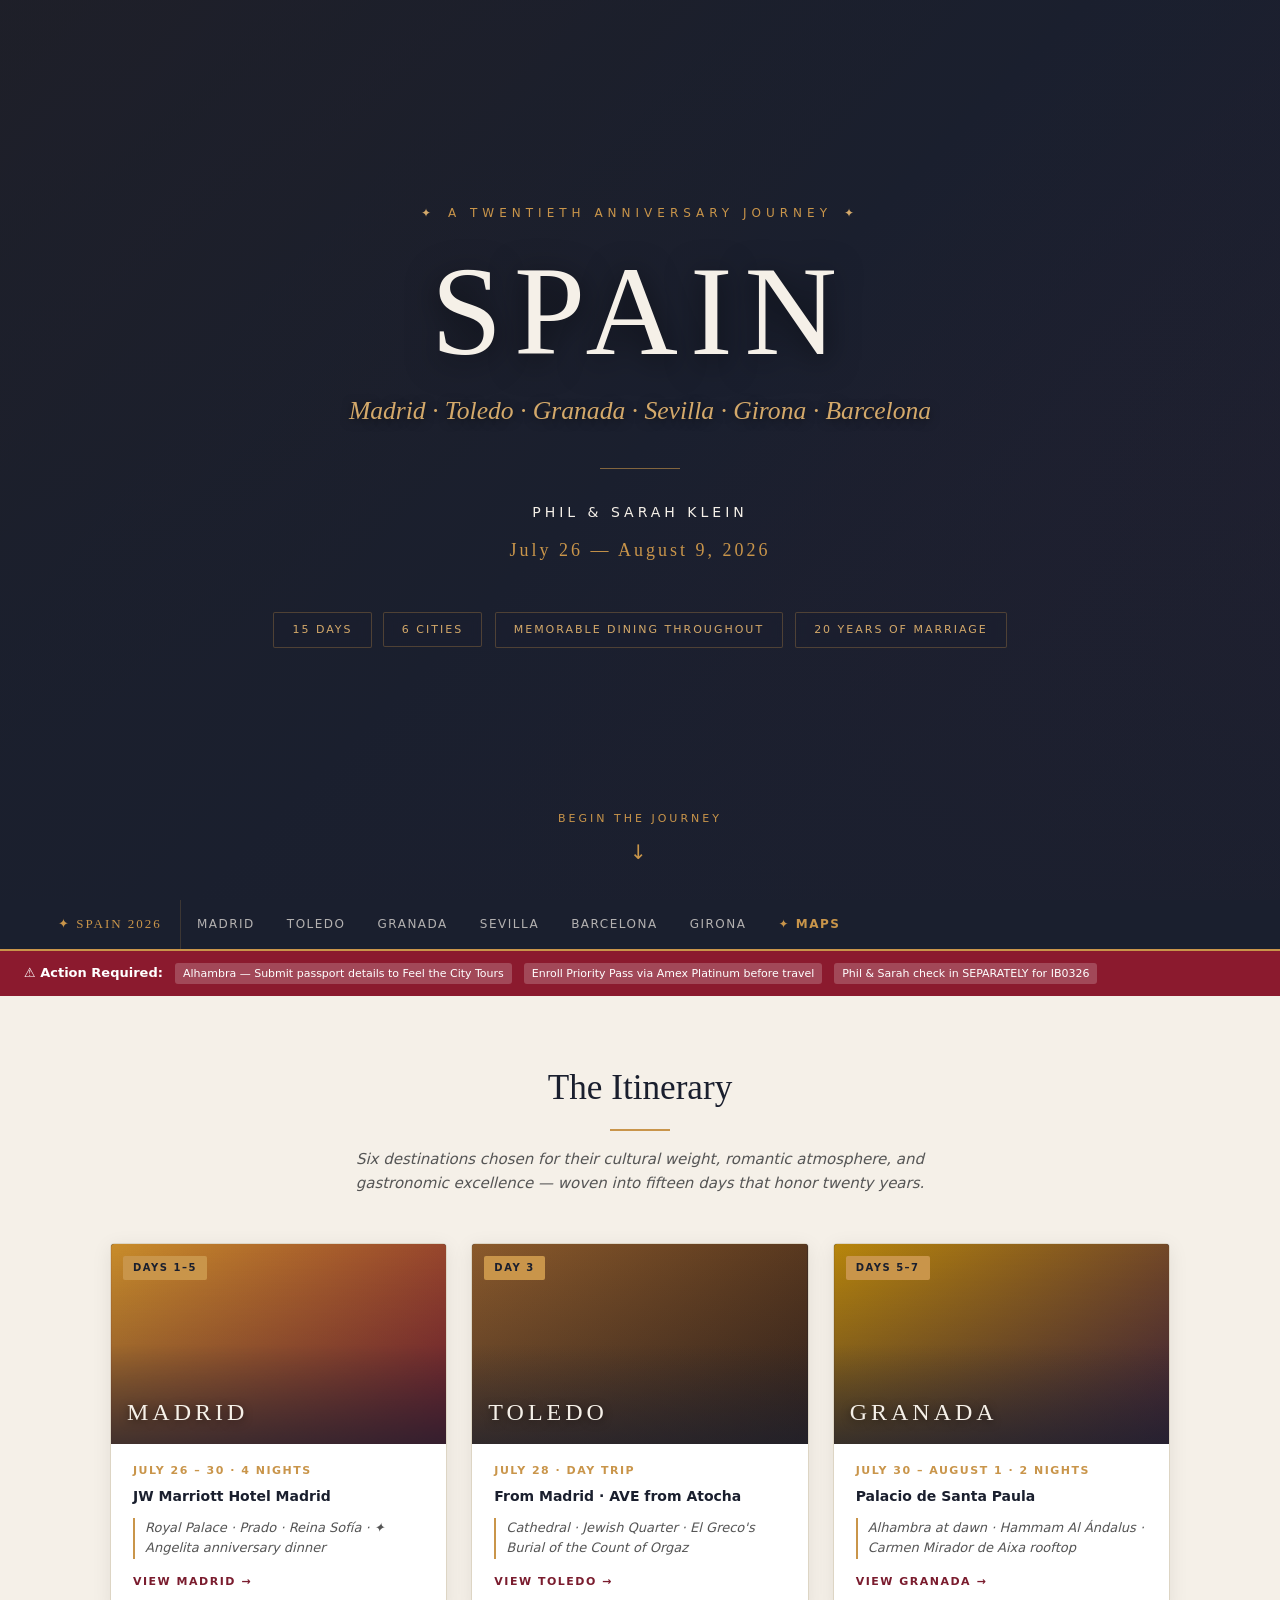
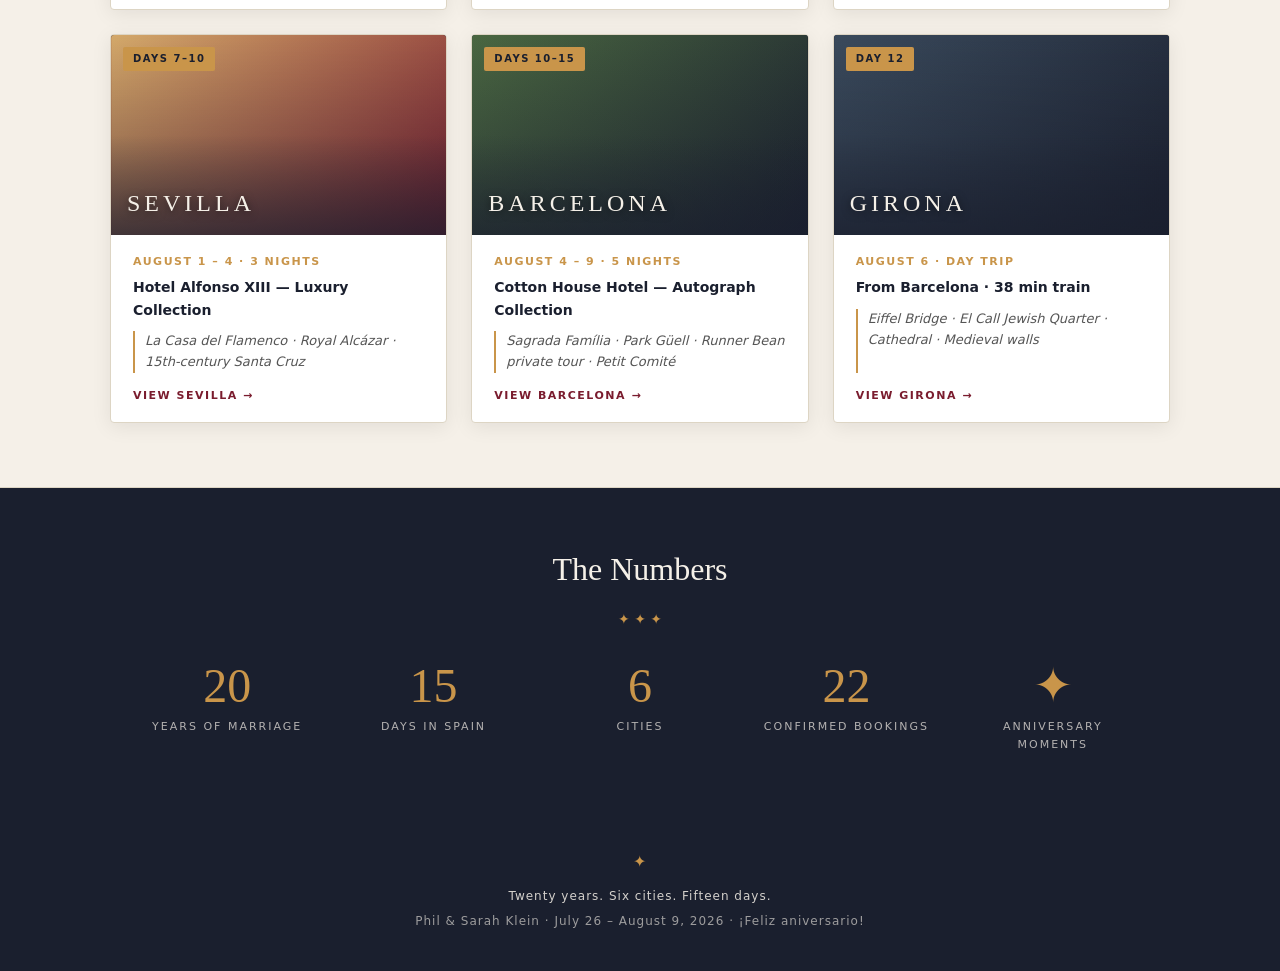
==== commit 85601282: "Add files via upload" ====
--- a/index.html
+++ b/index.html
@@ -51,8 +51,8 @@
 
   .city-img-madrid { background-image: linear-gradient(180deg, transparent 0%, rgba(26,31,46,0.3) 100%), url('https://images.unsplash.com/photo-1543783207-ec64e4d95325?auto=format&fit=crop&w=1200&q=80'), linear-gradient(135deg, #c98d2a, #7a1c2e); }
   .city-img-toledo { background-image: linear-gradient(180deg, transparent 0%, rgba(26,31,46,0.3) 100%), url('https://images.unsplash.com/photo-1509840841025-9088ba78a826?auto=format&fit=crop&w=1200&q=80'), linear-gradient(135deg, #8b5a2b, #3a2418); }
-  .city-img-granada { background-image: linear-gradient(180deg, transparent 0%, rgba(26,31,46,0.3) 100%), url('https://images.unsplash.com/photo-1551634979-2b11f8c218da?auto=format&fit=crop&w=1200&q=80'), linear-gradient(135deg, #b8860b, #4a2438); }
-  .city-img-sevilla { background-image: linear-gradient(180deg, transparent 0%, rgba(26,31,46,0.3) 100%), url('https://images.unsplash.com/photo-1559554498-7e985f9ab98a?auto=format&fit=crop&w=1200&q=80'), linear-gradient(135deg, #d4a96a, #7a1c2e); }
+  .city-img-granada { background-image: linear-gradient(180deg, transparent 0%, rgba(26,31,46,0.35) 100%), url('https://images.unsplash.com/photo-1543783207-ec64e4d95325?auto=format&fit=crop&w=1200&q=85'), linear-gradient(135deg, #b8860b, #4a2438); background-position: center 35%; }
+  .city-img-sevilla { background-image: linear-gradient(180deg, transparent 0%, rgba(26,31,46,0.35) 100%), url('https://upload.wikimedia.org/wikipedia/commons/thumb/9/9e/Alcazar_Sevilla_Patio_de_las_Doncellas_2.jpg/1280px-Alcazar_Sevilla_Patio_de_las_Doncellas_2.jpg'), linear-gradient(135deg, #d4a96a, #7a1c2e); background-position: center; }
   .city-img-barcelona { background-image: linear-gradient(180deg, transparent 0%, rgba(26,31,46,0.3) 100%), url('https://images.unsplash.com/photo-1583422409516-2895a77efded?auto=format&fit=crop&w=1200&q=80'), linear-gradient(135deg, #4a6741, #1a1f2e); }
   .city-img-girona { background-image: linear-gradient(180deg, transparent 0%, rgba(26,31,46,0.3) 100%), url('https://images.unsplash.com/photo-1558642084-fd07fae5282e?auto=format&fit=crop&w=1200&q=80'), linear-gradient(135deg, #3a4a5c, #1a1f2e); }
 
--- a/styles.css
+++ b/styles.css
@@ -78,12 +78,37 @@
 .tag-anniversary { background: var(--gold); color: white; }
 .tag-dining { background: var(--burgundy); color: white; }
 .tag-info { background: var(--slate); color: white; }
-.activity h4 { font-size: 1rem; font-weight: 600; color: var(--navy); margin-bottom: 4px; }
-.activity .meta { font-size: 12px; color: var(--text-light); margin-bottom: 8px; display: flex; flex-wrap: wrap; gap: 4px 14px; }
-.activity p { font-size: 14px; color: var(--text); line-height: 1.6; }
-.activity .action { margin-top: 10px; padding: 8px 12px; background: var(--alert-bg); border: 1px solid #f5c6c6; border-radius: 3px; font-size: 13px; color: var(--alert-red); font-weight: 500; }
+.activity h4 { font-size: 1.05rem; font-weight: 600; color: var(--navy); margin-bottom: 4px; }
+.activity .meta { font-size: 13px; color: #3a3a3a; margin-bottom: 10px; display: flex; flex-wrap: wrap; gap: 4px 16px; font-weight: 500; }
+.activity p { font-size: 14px; color: var(--text); line-height: 1.65; }
+.activity .action { margin-top: 12px; padding: 12px 14px; background: #fff7f5; border: 1px solid #e8b8b8; border-left: 4px solid var(--alert-red); border-radius: 3px; font-size: 13.5px; color: #5e1020; font-weight: 600; line-height: 1.5; }
+.activity .action a { color: var(--alert-red); }
 .michelin { color: var(--gold); font-size: 12px; font-weight: 600; margin-bottom: 4px; }
-.booking-ref { display: inline-block; background: var(--navy); color: var(--gold); font-family: 'Courier New', monospace; font-size: 12px; padding: 2px 8px; border-radius: 3px; margin-top: 6px; }
+
+/* CONTACT / BOOKING REFERENCE — high-contrast */
+.booking-ref { display: inline-block; background: var(--navy); color: #ffffff; font-family: 'SF Mono', 'Courier New', monospace; font-size: 12.5px; padding: 5px 11px; border-radius: 3px; margin-top: 8px; letter-spacing: 0.3px; border-left: 3px solid var(--gold); }
+.booking-ref strong, .booking-ref .gold { color: var(--gold); }
+
+/* INLINE LINKS — universal in-content link style */
+.activity a:not(.action a), .restaurant-note a, .quick-info a, .transit-value a, .anniversary-moment a {
+  color: var(--burgundy);
+  text-decoration: none;
+  border-bottom: 1px dotted rgba(122,28,46,0.5);
+  font-weight: 500;
+  transition: color 0.15s, border-color 0.15s;
+}
+.activity a:hover, .restaurant-note a:hover, .quick-info a:hover, .transit-value a:hover, .anniversary-moment a:hover {
+  color: var(--gold);
+  border-bottom-color: var(--gold);
+}
+.confirmed a { color: var(--confirmed-green); border-bottom-color: rgba(46,107,58,0.5); }
+.confirmed a:hover { color: #1a4a25; border-bottom-color: #1a4a25; }
+.anniversary a { color: var(--burgundy); }
+
+/* CONTACT BLOCK — for prominent phone/email/address info */
+.contact-block { background: #fcfaf5; border: 1px solid #e8dfc8; border-left: 4px solid var(--gold); border-radius: 3px; padding: 12px 14px; margin-top: 10px; font-size: 13px; line-height: 1.7; }
+.contact-block .contact-label { font-size: 10px; letter-spacing: 1.5px; text-transform: uppercase; color: var(--gold); font-weight: 700; margin-right: 6px; }
+.contact-block a { font-weight: 600; }
 
 /* ANNIVERSARY MOMENT */
 .anniversary-moment { background: linear-gradient(135deg, #fdf9f0 0%, #fef6e4 100%); border: 1px solid rgba(201,149,74,0.4); border-radius: 4px; padding: 22px 26px; margin: 24px 0; position: relative; }
@@ -99,10 +124,15 @@
 /* DINING */
 .dining-grid { display: grid; grid-template-columns: repeat(auto-fill, minmax(280px, 1fr)); gap: 16px; }
 .dining-card { background: white; border: 1px solid var(--border); border-radius: 4px; padding: 18px; border-top: 3px solid var(--burgundy); }
-.dining-card .restaurant-name { font-weight: 700; font-size: 1rem; color: var(--navy); margin-bottom: 4px; }
-.dining-card .restaurant-meta { font-size: 12px; color: var(--text-light); margin-bottom: 8px; }
-.dining-card .restaurant-note { font-size: 12px; color: var(--text); background: var(--cream); padding: 6px 10px; border-radius: 3px; margin-top: 8px; }
-.dining-card .restaurant-note.confirmed-note { background: var(--confirmed-bg); color: var(--confirmed-green); font-weight: 600; }
+.dining-card .restaurant-name { font-weight: 700; font-size: 1.05rem; color: var(--navy); margin-bottom: 4px; }
+.dining-card .restaurant-name a { color: var(--navy); text-decoration: none; border-bottom: 1px dotted var(--gold); }
+.dining-card .restaurant-name a:hover { color: var(--burgundy); border-bottom-color: var(--burgundy); }
+.dining-card .restaurant-meta { font-size: 13px; color: #3a3a3a; margin-bottom: 10px; font-weight: 500; }
+.dining-card .restaurant-note { font-size: 13px; color: var(--text); background: var(--cream); padding: 8px 12px; border-radius: 3px; margin-top: 10px; line-height: 1.5; }
+.dining-card .restaurant-note a { color: var(--burgundy); text-decoration: none; border-bottom: 1px dotted rgba(122,28,46,0.5); font-weight: 600; }
+.dining-card .restaurant-note a:hover { color: var(--gold); border-bottom-color: var(--gold); }
+.dining-card .restaurant-note.confirmed-note { background: var(--confirmed-bg); color: #1a4a25; font-weight: 600; }
+.dining-card .restaurant-note.confirmed-note a { color: #1a4a25; border-bottom-color: rgba(46,107,58,0.5); }
 
 /* TRANSIT */
 .transit-city { background: white; border: 1px solid var(--border); border-radius: 4px; margin-bottom: 20px; overflow: hidden; }
